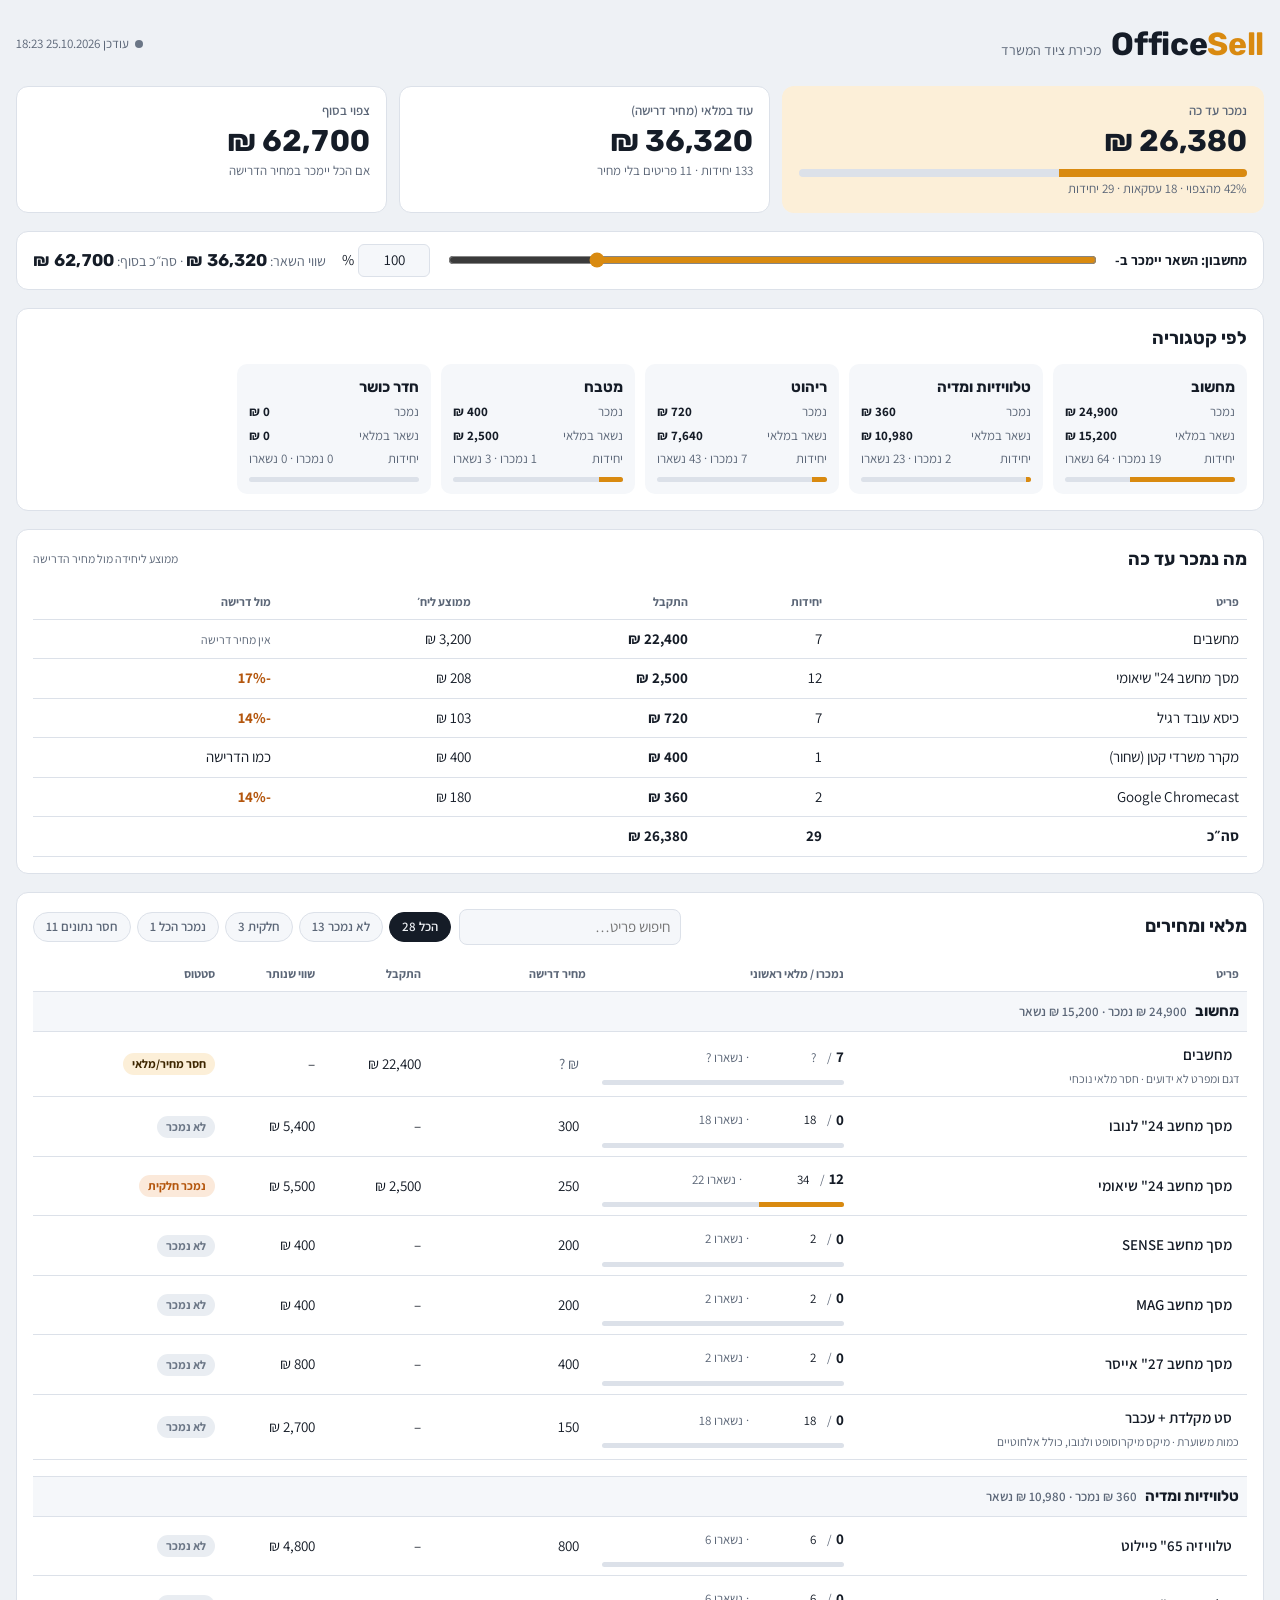
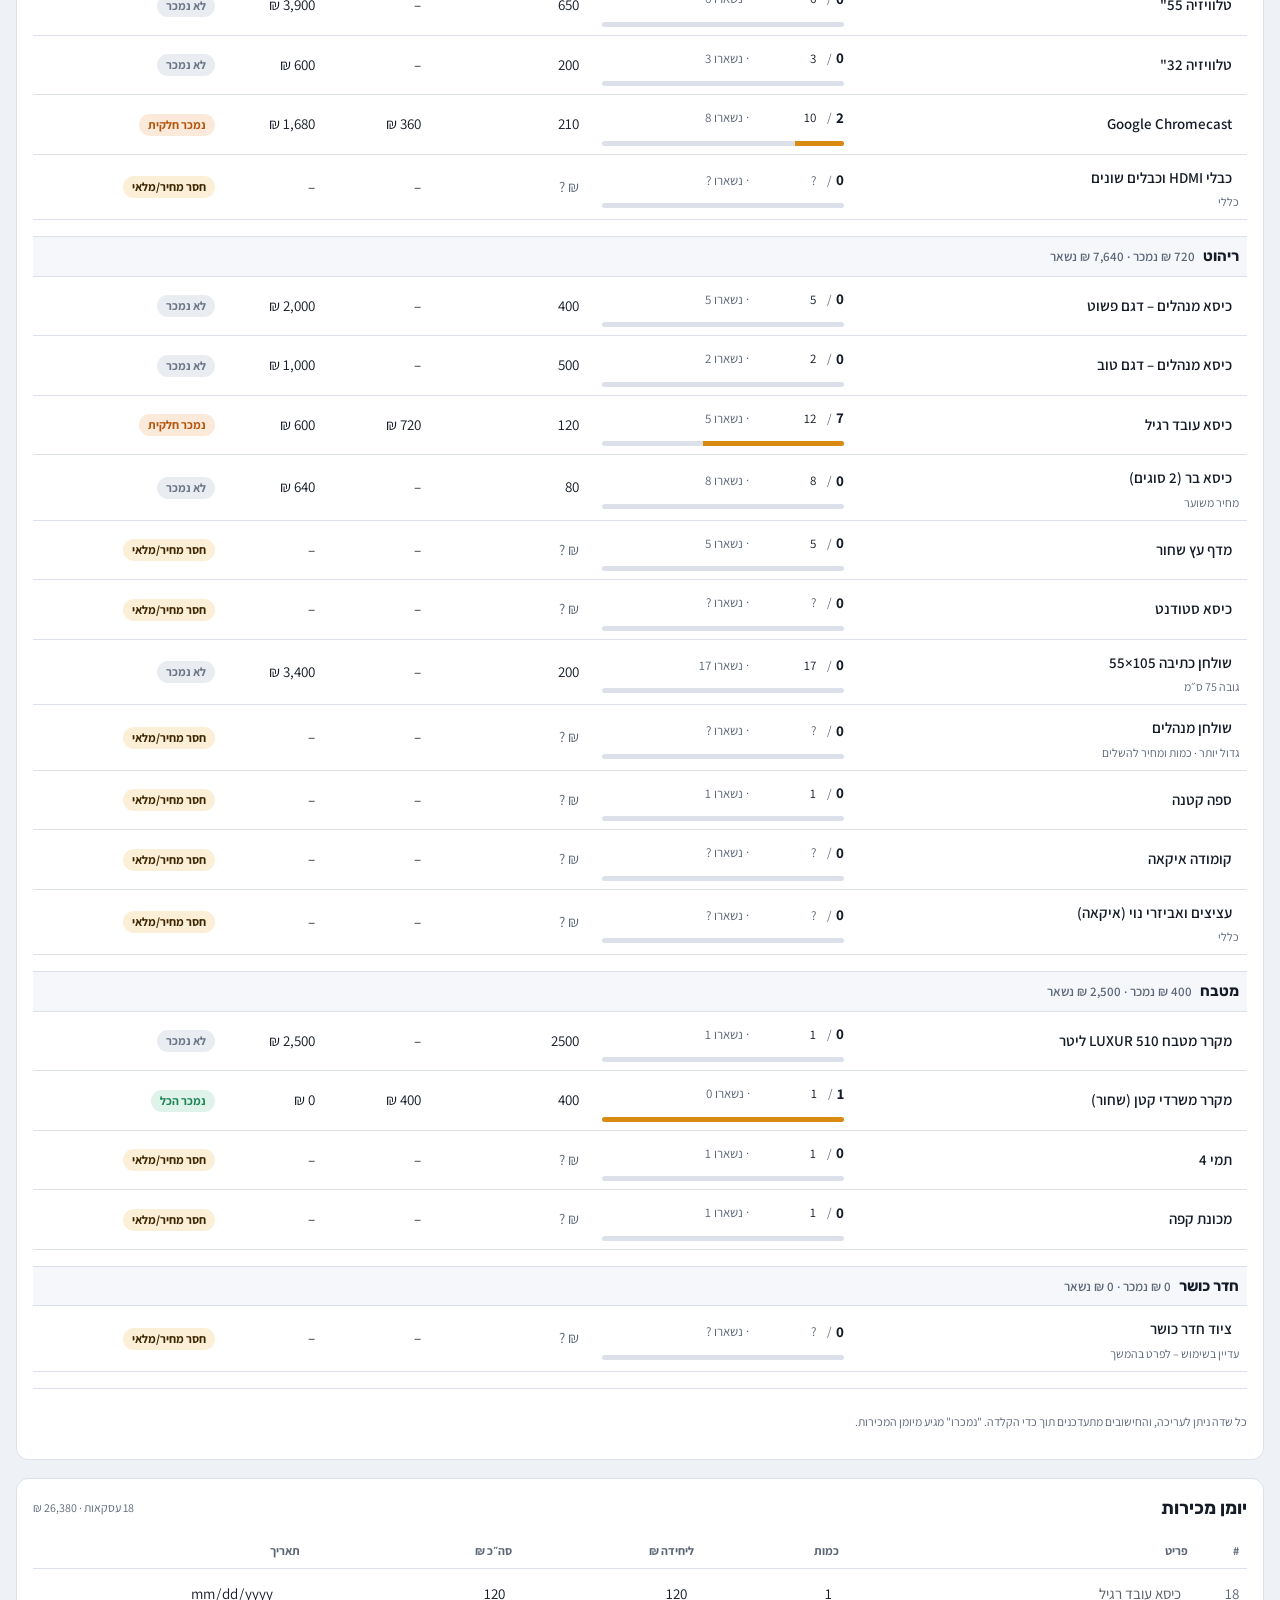
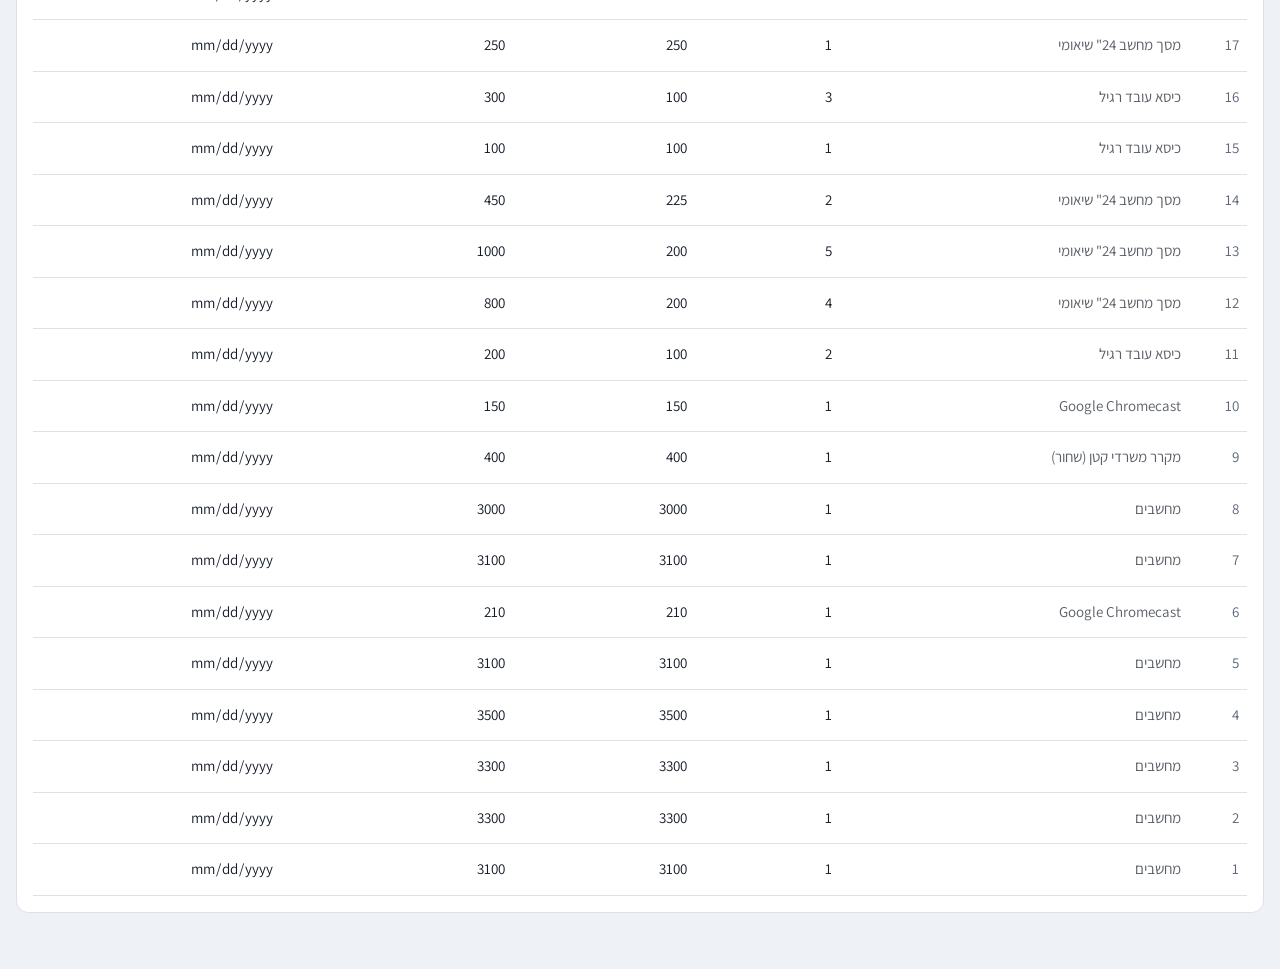
==== index.html @ 5646ccfc "OfficeSell: office equipment sale tracker Co-Authored-By: Claude Opus 5.5 <noreply@anthropic.com> Cl" ====
<!doctype html>
<html lang="he" dir="rtl">
<head>
<meta charset="utf-8">
<meta name="viewport" content="width=device-width,initial-scale=1,viewport-fit=cover">
<meta name="robots" content="noindex,nofollow">
<title>OfficeSell</title>
<style>:root{color-scheme:light}body{margin:0}img{max-width:100%}[hidden]{display:none!important}</style>
</head>
<body>
<link rel="stylesheet" href="https://fonts.googleapis.com/css2?family=Rubik:wght@500;700&family=Assistant:wght@400;600;700&display=swap">
<style id="s">
/* Layout: sales desk — sticky sale panel on the start side; ledger beside it: KPIs + scenario → categories → what sold → stock → log */
:root{
  --bg:#eef1f5; --surface:#ffffff; --fg:#151c27; --muted:#5b6677; --line:#dce1e9; --soft:#f5f7fa;
  --accent:#d98a10; --accent-ink:#3d2600; --accent-soft:#fcefd8;
  --ink:#1d2a3d; --ink-fg:#f3f6fa; --ink-muted:#a8b4c6; --ink-line:#33435a; --ink-field:#26364c;
  --good:#1d8657; --good-soft:#e0f3ea; --warn:#b4560d; --warn-soft:#fbe9da; --none:#6b7686; --none-soft:#e9edf2;
  --display:"Rubik","Assistant",system-ui,sans-serif; --body:"Assistant",system-ui,"Segoe UI",Arial,sans-serif;
}
@media (prefers-color-scheme:dark){:root:not([data-theme="light"]){
  --bg:#10141a; --surface:#181e27; --fg:#e6eaf0; --muted:#98a3b4; --line:#29313d; --soft:#1d2430;
  --accent:#f0a83a; --accent-ink:#1d1200; --accent-soft:#3a2a10;
  --ink:#0b0f15; --ink-fg:#eef2f7; --ink-muted:#8f9bae; --ink-line:#263040; --ink-field:#151c26;
  --good:#4cc790; --good-soft:#15322a; --warn:#f0965a; --warn-soft:#3a2416; --none:#98a3b4; --none-soft:#232a35; color-scheme:dark}}
:root[data-theme="dark"]{
  --bg:#10141a; --surface:#181e27; --fg:#e6eaf0; --muted:#98a3b4; --line:#29313d; --soft:#1d2430;
  --accent:#f0a83a; --accent-ink:#1d1200; --accent-soft:#3a2a10;
  --ink:#0b0f15; --ink-fg:#eef2f7; --ink-muted:#8f9bae; --ink-line:#263040; --ink-field:#151c26;
  --good:#4cc790; --good-soft:#15322a; --warn:#f0965a; --warn-soft:#3a2416; --none:#98a3b4; --none-soft:#232a35; color-scheme:dark}
body{background:var(--bg);color:var(--fg);font-family:var(--body);font-size:15px;line-height:1.5}
.num{font-variant-numeric:tabular-nums}
h1,h2,h3{font-family:var(--display);margin:0;text-wrap:balance}
button{font:inherit;cursor:pointer;border-radius:8px}
button:focus-visible,input:focus-visible,select:focus-visible{outline:2px solid var(--accent);outline-offset:2px}

.shell{direction:rtl;text-align:right;max-width:1360px;margin:0 auto;padding-block:20px 56px;padding-left:max(16px,env(safe-area-inset-left,0px));padding-right:max(16px,env(safe-area-inset-right,0px));display:grid;grid-template-columns:330px minmax(0,1fr);gap:20px;align-items:start}
.shell.ro{grid-template-columns:minmax(0,1fr)}
@media (max-width:960px){.shell{grid-template-columns:minmax(0,1fr)}}
main{display:grid;gap:18px;min-width:0}

/* side panel */
aside{position:sticky;top:calc(env(safe-area-inset-top,0px) + 16px);background:var(--ink);color:var(--ink-fg);border-radius:14px;padding:18px;display:grid;gap:16px;max-height:calc(100vh - 32px);overflow:auto}
@media (max-width:960px){aside{position:static;max-height:none}}
aside h2{font-size:17px}
.lbl{font-size:12px;font-weight:700;color:var(--ink-muted);letter-spacing:.02em}
.field{display:grid;gap:5px}
.field input,.field select{font:inherit;color:var(--ink-fg);background:var(--ink-field);border:1px solid var(--ink-line);border-radius:8px;padding:9px 10px;width:100%}
.row2{display:grid;grid-template-columns:1fr 1fr;gap:10px}
.stepper{display:grid;grid-template-columns:36px minmax(0,1fr) 36px;gap:6px}
.stepper button{background:var(--ink-field);border:1px solid var(--ink-line);color:var(--ink-fg);font-size:18px;font-weight:700;padding:0}
.stepper input{text-align:center;padding-inline:4px}
.stockline{font-size:13px;color:var(--ink-muted);min-height:20px}
.stockline b{color:var(--ink-fg)}
.calc{background:var(--ink-field);border-radius:10px;padding:10px 12px;display:grid;gap:4px;font-size:13px;color:var(--ink-muted)}
.calc div{display:flex;justify-content:space-between;gap:8px}
.calc b{color:var(--ink-fg)}
.go{background:var(--accent);color:var(--accent-ink);border:0;padding:12px;font-weight:700;font-size:16px;width:100%}
.msg{font-size:13px;font-weight:700;min-height:18px}
.msg.bad{color:#ffb38a}.msg.ok{color:#7fe0b2}
.recent{display:grid;gap:2px}
.recent .r{display:grid;grid-template-columns:minmax(0,1fr) auto auto;gap:8px;align-items:center;font-size:13px;padding:7px 0;border-top:1px solid var(--ink-line)}
.recent .r span:first-child{overflow:hidden;text-overflow:ellipsis;white-space:nowrap}
.undo{background:none;border:0;color:var(--ink-muted);font-size:16px;padding:2px 6px}
.undo:hover{color:#ffb38a}
.undo.arm{background:#c45d16;color:#fff;font-size:12px;font-weight:700}

/* header */
header{display:flex;flex-wrap:wrap;align-items:center;justify-content:space-between;gap:12px}
.brand{display:flex;align-items:baseline;gap:10px;flex-wrap:wrap}
h1{font-size:clamp(24px,3.4vw,32px);font-weight:700;letter-spacing:-.01em}
h1 em{font-style:normal;color:var(--accent)}
.sub{color:var(--muted);font-size:14px}
.savebar{display:flex;align-items:center;gap:10px}
.state{font-size:13px;color:var(--muted);display:inline-flex;align-items:center;gap:6px}
.state::before{content:"";width:8px;height:8px;border-radius:50%;background:var(--good)}
.state.dirty::before{background:var(--accent)}
.state.ro::before{background:var(--none)}
.btn{background:var(--accent);color:var(--accent-ink);border:0;padding:7px 14px;font-weight:700;font-size:13px}

/* KPIs */
.kpis{display:grid;grid-template-columns:1.3fr 1fr 1fr;gap:12px}
@media (max-width:680px){.kpis{grid-template-columns:1fr 1fr}.kpis .main{grid-column:1/-1}}
.kpi{background:var(--surface);border:1px solid var(--line);border-radius:12px;padding:14px 16px;display:grid;gap:2px;align-content:start;min-width:0}
.kpi .k{font-size:13px;color:var(--muted);font-weight:600}
.kpi .v{font-family:var(--display);font-size:clamp(22px,2.8vw,30px);font-weight:700;line-height:1.2}
.kpi .n2{font-size:13px;color:var(--muted)}
.kpi.main{background:var(--accent-soft);border-color:transparent}
.prog{height:8px;border-radius:4px;background:var(--line);overflow:hidden;margin-top:8px}
.prog i{display:block;height:100%;background:var(--accent);transition:width .25s}
.scn{background:var(--surface);border:1px solid var(--line);border-radius:12px;padding:12px 16px;display:flex;flex-wrap:wrap;align-items:center;gap:10px 16px}
.scn label{font-weight:700;font-size:14px}
.scn input[type=range]{flex:1 1 180px;accent-color:var(--accent);min-width:0}
.scn .pct{display:flex;align-items:center;gap:4px}
.scn .pct input{font:inherit;width:62px;text-align:center;border:1px solid var(--line);border-radius:6px;padding:4px;background:var(--soft);color:var(--fg)}
.scn .out{font-size:14px;color:var(--muted)}
.scn .out b{color:var(--fg);font-family:var(--display);font-size:17px}

.panel{background:var(--surface);border:1px solid var(--line);border-radius:12px;padding:16px;display:grid;gap:12px;min-width:0}
.phead{display:flex;flex-wrap:wrap;justify-content:space-between;align-items:center;gap:10px}
.phead h2{font-size:18px}
.note{font-size:12px;color:var(--muted)}

.cats{display:grid;grid-template-columns:repeat(auto-fill,minmax(190px,1fr));gap:10px}
.cat{background:var(--soft);border-radius:10px;padding:12px;display:grid;gap:4px}
.cat h3{font-size:15px}
.cat .line{display:flex;justify-content:space-between;gap:8px;font-size:13px;color:var(--muted)}
.cat .line b{color:var(--fg)}
.mini{height:5px;border-radius:3px;background:var(--line);overflow:hidden;margin-top:4px}
.mini i{display:block;height:100%;background:var(--accent);transition:width .25s}

.tools{display:flex;flex-wrap:wrap;gap:8px;align-items:center}
.search{font:inherit;border:1px solid var(--line);background:var(--soft);color:var(--fg);border-radius:8px;padding:6px 10px;width:200px;max-width:100%}
.chips{display:flex;flex-wrap:wrap;gap:6px}
.chip{background:var(--soft);border:1px solid var(--line);color:var(--muted);padding:4px 12px;font-size:13px;font-weight:600;border-radius:999px}
.chip[aria-pressed="true"]{background:var(--fg);color:var(--bg);border-color:var(--fg)}

.scroll{overflow-x:auto}
table{border-collapse:collapse;width:100%}
th,td{padding:8px 8px;text-align:right;border-bottom:1px solid var(--line);vertical-align:middle}
th{font-size:12px;color:var(--muted);font-weight:700;white-space:nowrap;background:var(--surface)}
td.n,th.n{text-align:right}
.stock{min-width:860px}
.sold{min-width:520px}
.log{min-width:680px}
tr.grp td{background:var(--soft);font-family:var(--display);font-weight:700;padding-block:8px}
tr.grp .ct{font-family:var(--body);font-weight:600;font-size:13px;color:var(--muted);margin-inline-start:8px}
.iname input{font:inherit;font-weight:600;color:var(--fg);background:transparent;border:1px solid transparent;border-radius:6px;padding:3px 6px;width:100%;min-width:190px}
.cell{font:inherit;color:var(--fg);background:transparent;border:1px solid var(--line);border-radius:6px;padding:4px 6px;width:78px;text-align:right;font-variant-numeric:tabular-nums}
.cell.w{width:96px}.cell.s{width:56px}
select.cell{text-align:right;width:auto;max-width:230px}
input[type=date].cell{width:auto;text-align:right}
.cell:hover,.iname input:hover{border-color:var(--muted)}
.cell:focus,.iname input:focus{border-color:var(--accent);background:var(--surface)}
.cell.missing{background:var(--accent-soft);border-color:transparent}
.cell::placeholder{color:var(--muted)}
.ro .cell,.ro .iname input{border-color:transparent;pointer-events:none;background:transparent}
.ro select.cell{appearance:none}
.flow{display:grid;gap:4px;min-width:150px}
.flow .t{font-size:13px;color:var(--muted);display:flex;align-items:center;gap:4px;flex-wrap:wrap}
.flow .t b{color:var(--fg);font-size:15px}
.pill{display:inline-block;font-size:12px;font-weight:700;padding:2px 9px;border-radius:999px;white-space:nowrap}
.p-all{background:var(--good-soft);color:var(--good)}
.p-part{background:var(--warn-soft);color:var(--warn)}
.p-none{background:var(--none-soft);color:var(--none)}
.p-miss{background:var(--accent-soft);color:var(--accent-ink)}
@media (prefers-color-scheme:dark){:root:not([data-theme="light"]) .p-miss{color:var(--accent)}}
:root[data-theme="dark"] .p-miss{color:var(--accent)}
.up{color:var(--good);font-weight:700}.down{color:var(--warn);font-weight:700}
.err{color:var(--warn);font-weight:700;font-size:12px}
.acts{display:flex;gap:4px;justify-content:flex-end;align-items:center}
.sell{background:var(--accent-soft);color:var(--fg);border:0;font-size:12px;font-weight:700;padding:4px 10px}
.sell:hover{background:var(--accent);color:var(--accent-ink)}
.del{background:none;border:0;color:var(--muted);font-size:17px;line-height:1;padding:4px 8px}
.del:hover{color:var(--warn)}
.del.arm{color:#fff;background:var(--warn);font-size:12px;font-weight:700}
.ro .del,.ro .ghost,.ro .sell{display:none}
.ghost{background:transparent;border:1px dashed var(--line);color:var(--muted);padding:5px 12px;font-size:13px}
.ghost:hover{color:var(--fg);border-color:var(--muted)}
.seq{color:var(--muted)}
.empty{padding:18px;text-align:center;color:var(--muted)}
tr.flash td{animation:fl 1.2s ease-out}
@keyframes fl{from{background:var(--accent-soft)}to{background:transparent}}
@media (max-width:640px){
  input,select{font-size:16px!important}
  .shell{padding-block:14px 40px;gap:14px}
  h1{font-size:24px}
  header{align-items:flex-start}
  .kpi{padding:12px}
  .kpi .v{font-size:22px}
  .panel{padding:12px}
  .scn{padding:12px}
  .scn label{flex:1 1 100%}
  .search{width:100%}
  .tools{width:100%}
  .cats{grid-template-columns:1fr 1fr}
  .stock{min-width:760px}
}
@media (max-width:380px){.cats{grid-template-columns:1fr}}
@media (prefers-reduced-motion:reduce){*{transition:none!important;animation:none!important}}
</style>
<div id="app" class="shell" dir="rtl" lang="he"></div>
<script type="application/json" id="data">{"updated": "25.10.2026 18:23", "items": [{"id": "a1", "cat": "מחשוב", "name": "מחשבים", "qty": null, "price": null, "note": "דגם ומפרט לא ידועים · חסר מלאי נוכחי"}, {"id": "a4", "cat": "מחשוב", "name": "מסך מחשב 24\" לנובו", "qty": 18, "price": 300, "note": ""}, {"id": "a3", "cat": "מחשוב", "name": "מסך מחשב 24\" שיאומי", "qty": 34, "price": 250, "note": ""}, {"id": "a5", "cat": "מחשוב", "name": "מסך מחשב SENSE", "qty": 2, "price": 200, "note": ""}, {"id": "a7", "cat": "מחשוב", "name": "מסך מחשב MAG", "qty": 2, "price": 200, "note": ""}, {"id": "a6", "cat": "מחשוב", "name": "מסך מחשב 27\" אייסר", "qty": 2, "price": 400, "note": ""}, {"id": "a2", "cat": "מחשוב", "name": "סט מקלדת + עכבר", "qty": 18, "price": 150, "note": "כמות משוערת · מיקס מיקרוסופט ולנובו, כולל אלחוטיים"}, {"id": "b3", "cat": "טלוויזיות ומדיה", "name": "טלוויזיה 65\" פיילוט", "qty": 6, "price": 800, "note": ""}, {"id": "b2", "cat": "טלוויזיות ומדיה", "name": "טלוויזיה 55\"", "qty": 6, "price": 650, "note": ""}, {"id": "b1", "cat": "טלוויזיות ומדיה", "name": "טלוויזיה 32\"", "qty": 3, "price": 200, "note": ""}, {"id": "b4", "cat": "טלוויזיות ומדיה", "name": "Google Chromecast", "qty": 10, "price": 210, "note": ""}, {"id": "b5", "cat": "טלוויזיות ומדיה", "name": "כבלי HDMI וכבלים שונים", "qty": null, "price": null, "note": "כללי"}, {"id": "c1", "cat": "ריהוט", "name": "כיסא מנהלים – דגם פשוט", "qty": 5, "price": 400, "note": ""}, {"id": "c2", "cat": "ריהוט", "name": "כיסא מנהלים – דגם טוב", "qty": 2, "price": 500, "note": ""}, {"id": "c3", "cat": "ריהוט", "name": "כיסא עובד רגיל", "qty": 12, "price": 120, "note": ""}, {"id": "c10", "cat": "ריהוט", "name": "כיסא בר (2 סוגים)", "qty": 8, "price": 80, "note": "מחיר משוער"}, {"id": "c11", "cat": "ריהוט", "name": "מדף עץ שחור", "qty": 5, "price": null, "note": ""}, {"id": "c4", "cat": "ריהוט", "name": "כיסא סטודנט", "qty": null, "price": null, "note": ""}, {"id": "c5", "cat": "ריהוט", "name": "שולחן כתיבה 105×55", "qty": 17, "price": 200, "note": "גובה 75 ס״מ"}, {"id": "c6", "cat": "ריהוט", "name": "שולחן מנהלים", "qty": null, "price": null, "note": "גדול יותר · כמות ומחיר להשלים"}, {"id": "c7", "cat": "ריהוט", "name": "ספה קטנה", "qty": 1, "price": null, "note": ""}, {"id": "c8", "cat": "ריהוט", "name": "קומודה איקאה", "qty": null, "price": null, "note": ""}, {"id": "c9", "cat": "ריהוט", "name": "עציצים ואביזרי נוי (איקאה)", "qty": null, "price": null, "note": "כללי"}, {"id": "d2", "cat": "מטבח", "name": "מקרר מטבח LUXUR 510 ליטר", "qty": 1, "price": 2500, "note": ""}, {"id": "d1", "cat": "מטבח", "name": "מקרר משרדי קטן (שחור)", "qty": 1, "price": 400, "note": ""}, {"id": "d3", "cat": "מטבח", "name": "תמי 4", "qty": 1, "price": null, "note": ""}, {"id": "d4", "cat": "מטבח", "name": "מכונת קפה", "qty": 1, "price": null, "note": ""}, {"id": "e1", "cat": "חדר כושר", "name": "ציוד חדר כושר", "qty": null, "price": null, "note": "עדיין בשימוש – לפרט בהמשך"}], "sales": [{"id": "s1", "item": "a1", "qty": 1, "price": 3100, "date": ""}, {"id": "s2", "item": "a1", "qty": 1, "price": 3300, "date": ""}, {"id": "s3", "item": "a1", "qty": 1, "price": 3300, "date": ""}, {"id": "s4", "item": "a1", "qty": 1, "price": 3500, "date": ""}, {"id": "s5", "item": "a1", "qty": 1, "price": 3100, "date": ""}, {"id": "s6", "item": "b4", "qty": 1, "price": 210, "date": ""}, {"id": "s7", "item": "a1", "qty": 1, "price": 3100, "date": ""}, {"id": "s8", "item": "a1", "qty": 1, "price": 3000, "date": ""}, {"id": "s9", "item": "d1", "qty": 1, "price": 400, "date": ""}, {"id": "s10", "item": "b4", "qty": 1, "price": 150, "date": ""}, {"id": "s11", "item": "c3", "qty": 2, "price": 100, "date": ""}, {"id": "s12", "item": "a3", "qty": 4, "price": 200, "date": ""}, {"id": "s13", "item": "a3", "qty": 5, "price": 200, "date": ""}, {"id": "s14", "item": "a3", "qty": 2, "price": 225, "date": ""}, {"id": "s15", "item": "c3", "qty": 1, "price": 100, "date": ""}, {"id": "s16", "item": "c3", "qty": 3, "price": 100, "date": ""}, {"id": "s17", "item": "a3", "qty": 1, "price": 250, "date": ""}, {"id": "s18", "item": "c3", "qty": 1, "price": 120, "date": ""}], "scenario": 100}</script>
<script id="main">
(function(){
  var state=JSON.parse(document.getElementById('data').textContent);
  if(!state.sales)state.sales=[]; if(state.scenario==null)state.scenario=100;
  var CATS=["מחשוב","טלוויזיות ומדיה","ריהוט","מטבח","חדר כושר"];
  var dirty=false,readonly=false,ns=null,saving=false,armed=null,filter='all',query='',saveTimer=null,flashId=null;
  var form={item:'',qty:1,total:'',touched:false,date:today()};
  var app=document.getElementById('app');
  var ILS=new Intl.NumberFormat('he-IL',{style:'currency',currency:'ILS',maximumFractionDigits:0});
  function money(n){return ILS.format(Math.round(n||0));}
  function esc(s){return String(s==null?'':s).replace(/[&<>"]/g,function(c){return {'&':'&amp;','<':'&lt;','>':'&gt;','"':'&quot;'}[c];});}
  function num(v){if(v===null||v===undefined)return null;v=String(v).replace(/[₪,\s]/g,'');return(v===''||isNaN(v))?null:Number(v);}
  function r2(n){return Math.round(n*100)/100;}
  function today(){var d=new Date();return d.getFullYear()+'-'+String(d.getMonth()+1).padStart(2,'0')+'-'+String(d.getDate()).padStart(2,'0');}
  function item(id){return state.items.find(function(i){return i.id===id;});}
  function sale(id){return state.sales.find(function(x){return x.id===id;});}
  function $(id){return document.getElementById(id);}
  function setT(id,t){var e=$(id);if(e&&e.textContent!==String(t))e.textContent=t;}
  function cats(){return CATS.concat(state.items.map(function(i){return i.cat;}).filter(function(c,i,a){return CATS.indexOf(c)<0&&a.indexOf(c)===i;}));}
  function pctS(){var p=num(state.scenario);return p===null?100:Math.max(0,Math.min(150,p));}

  function calc(it){
    var q=num(it.qty),p=num(it.price),s=0,rev=0;
    state.sales.forEach(function(x){if(x.item===it.id){var qq=num(x.qty)||0;s+=qq;rev+=qq*(num(x.price)||0);}});
    var left=q===null?null:q-s,missing=q===null||p===null;
    var leftVal=(missing||left<=0)?0:left*p;
    var status=missing?'miss':(s<=0?'none':(left<=0?'all':'part'));
    return {q:q,p:p,s:s,left:left,rev:rev,leftVal:leftVal,missing:missing,status:status,over:q!==null&&s>q,avg:s?rev/s:null};
  }
  function totals(items){
    var t={rev:0,leftVal:0,units:0,sold:0,left:0,miss:0,none:0,part:0,all:0};
    items.forEach(function(it){var c=calc(it);t.rev+=c.rev;t.leftVal+=c.leftVal;t.units+=c.q||0;t.sold+=c.s;t.left+=Math.max(c.left||0,0);t[c.status]++;});
    t.exp=t.rev+t.leftVal*pctS()/100; t.full=t.rev+t.leftVal; return t;
  }
  var PILL={miss:['p-miss','חסר מחיר/מלאי'],none:['p-none','לא נמכר'],part:['p-part','נמכר חלקית'],all:['p-all','נמכר הכל']};
  var FILTERS=[['all','הכל'],['none','לא נמכר'],['part','חלקית'],['allsold','נמכר הכל'],['miss','חסר נתונים']];
  function inFilter(it){var s=calc(it).status;return filter==='all'||(filter==='allsold'?s==='all':s===filter);}

  /* ---------- regions without inputs (safe to redraw any time) ---------- */
  function kpisHTML(){
    var T=totals(state.items),pct=T.exp>0?Math.round(T.rev/T.exp*100):0;
    return '<div class="kpi main"><span class="k">נמכר עד כה</span><span class="v num">'+money(T.rev)+'</span><div class="prog"><i style="width:'+Math.min(pct,100)+'%"></i></div><span class="n2 num">'+pct+'% מהצפוי · '+state.sales.length+' עסקאות · '+T.sold+' יחידות</span></div>'
      +'<div class="kpi"><span class="k">עוד במלאי (מחיר דרישה)</span><span class="v num">'+money(T.leftVal)+'</span><span class="n2 num">'+T.left+' יחידות'+(T.miss?' · '+T.miss+' פריטים בלי מחיר':'')+'</span></div>'
      +'<div class="kpi"><span class="k">צפוי בסוף</span><span class="v num">'+money(T.exp)+'</span><span class="n2 num">'+(pctS()===100?'אם הכל יימכר במחיר הדרישה':'אם השאר יימכר ב-'+pctS()+'% מהדרישה')+'</span></div>';
  }
  function catsHTML(){
    var h='';cats().forEach(function(c){var its=state.items.filter(function(i){return i.cat===c;});if(!its.length)return;var t=totals(its),p=t.full>0?Math.round(t.rev/t.full*100):0;
      h+='<div class="cat"><h3>'+esc(c)+'</h3><div class="line"><span>נמכר</span><b class="num">'+money(t.rev)+'</b></div><div class="line"><span>נשאר במלאי</span><b class="num">'+money(t.leftVal)+'</b></div><div class="line"><span>יחידות</span><span class="num">'+t.sold+' נמכרו · '+t.left+' נשארו</span></div><div class="mini"><i style="width:'+p+'%"></i></div></div>';});
    return h;
  }
  function soldHTML(){
    var rows=state.items.map(function(it){return {it:it,k:calc(it)};}).filter(function(r){return r.k.s>0;}).sort(function(a,b){return b.k.rev-a.k.rev;});
    if(!rows.length)return '<tr><td colspan="5" class="empty">עוד לא נמכר כלום.</td></tr>';
    var h='',T=totals(state.items);
    rows.forEach(function(r){var k=r.k,d=(k.p&&k.avg!==null)?Math.round((k.avg/k.p-1)*100):null;
      h+='<tr><td>'+esc(r.it.name)+'</td><td class="n num">'+k.s+'</td><td class="n num"><b>'+money(k.rev)+'</b></td><td class="n num">'+money(k.avg)+'</td><td class="n num">'+(d===null?'<span class="note">אין מחיר דרישה</span>':(d===0?'כמו הדרישה':'<span class="'+(d>0?'up':'down')+'">'+(d>0?'+':'')+d+'%</span>'))+'</td></tr>';});
    h+='<tr><td><b>סה״כ</b></td><td class="n num"><b>'+T.sold+'</b></td><td class="n num"><b>'+money(T.rev)+'</b></td><td></td><td></td></tr>';
    return h;
  }
  function optionsHTML(sel,withEmpty){
    var o=withEmpty?'<option value="">בחרו פריט…</option>':'';
    cats().forEach(function(c){var its=state.items.filter(function(i){return i.cat===c;});if(!its.length)return;o+='<optgroup label="'+esc(c)+'">';
      its.forEach(function(it){var k=calc(it);o+='<option value="'+esc(it.id)+'"'+(sel===it.id?' selected':'')+'>'+esc(it.name)+(withEmpty&&k.left!==null?' · '+Math.max(k.left,0)+' במלאי':'')+'</option>';});o+='</optgroup>';});
    return o;
  }
  function recentHTML(){
    var rec=state.sales.slice(-6).reverse(),h='<span class="lbl">מכירות אחרונות</span>';
    if(!rec.length)h+='<span class="stockline">עוד אין מכירות.</span>';
    rec.forEach(function(x){var it=item(x.item),q=num(x.qty)||0;h+='<div class="r"><span>'+(q>1?q+' × ':'')+esc(it?it.name:'פריט שנמחק')+'</span><b class="num">'+money(q*(num(x.price)||0))+'</b><button class="undo'+(armed==='s:'+x.id?' arm':'')+'" data-delsale="'+esc(x.id)+'" aria-label="בטל מכירה">'+(armed==='s:'+x.id?'לבטל?':'↺')+'</button></div>';});
    return h;
  }
  function statusHTML(){
    if(readonly)return '<span class="state ro">'+(state.updated?'עודכן '+esc(state.updated):'תצוגה בלבד')+'</span>';
    if(saving)return '<span class="state dirty">שומר…</span>';
    if(dirty)return '<span class="state dirty">שומר אוטומטית…</span><button class="btn" id="save">שמור עכשיו</button>';
    return '<span class="state">הכל שמור'+(state.updated?' · '+esc(state.updated):'')+'</span>';
  }

  /* ---------- full render ---------- */
  function render(){
    var foc=document.activeElement&&document.activeElement.id,ro=readonly?' readonly':'',dis=readonly?' disabled':'';
    var T=totals(state.items),C=cats(),h='';
    app.className='shell'+(readonly?' ro':'');
    if(!readonly){
      h+='<aside aria-label="רישום מכירה"><h2>רישום מכירה</h2><form id="sale" class="field" style="gap:12px" novalidate>';
      h+='<div class="field"><span class="lbl">פריט</span><select id="f-item">'+optionsHTML(form.item,true)+'</select><span class="stockline" id="f-stock"></span></div>';
      h+='<div class="row2"><div class="field"><span class="lbl">כמות</span><div class="stepper"><button type="button" data-step="1" aria-label="הוסף יחידה">+</button><input id="f-qty" class="num" inputmode="numeric" value="'+esc(form.qty)+'"><button type="button" data-step="-1" aria-label="הפחת יחידה">−</button></div></div>';
      h+='<div class="field"><span class="lbl">סכום שהתקבל ₪</span><input id="f-total" class="num" inputmode="decimal" placeholder="סה״כ" value="'+esc(form.total)+'"></div></div>';
      h+='<div class="field"><span class="lbl">תאריך</span><input id="f-date" type="date" value="'+esc(form.date)+'"></div>';
      h+='<div class="calc" id="f-calc"></div><button class="go" type="submit">רשום מכירה</button><span class="msg" id="f-msg"></span></form>';
      h+='<div class="recent" id="recent">'+recentHTML()+'</div></aside>';
    }
    h+='<main><header><div class="brand"><h1>Office<em>Sell</em></h1><span class="sub">מכירת ציוד המשרד</span></div><div class="savebar" id="st">'+statusHTML()+'</div></header>';
    h+='<section class="kpis" id="kpis">'+kpisHTML()+'</section>';
    h+='<div class="scn"><label for="scn-r">מחשבון: השאר יימכר ב-</label><input type="range" id="scn-r" min="30" max="120" step="5" value="'+pctS()+'" aria-label="אחוז ממחיר הדרישה"><span class="pct"><input id="scn" class="num" inputmode="numeric" value="'+pctS()+'" aria-label="אחוז">%</span><span class="out" id="scn-out"></span></div>';
    h+='<section class="panel"><div class="phead"><h2>לפי קטגוריה</h2></div><div class="cats" id="cats">'+catsHTML()+'</div></section>';
    h+='<section class="panel"><div class="phead"><h2>מה נמכר עד כה</h2><span class="note">ממוצע ליחידה מול מחיר הדרישה</span></div><div class="scroll"><table class="sold"><thead><tr><th>פריט</th><th class="n">יחידות</th><th class="n">התקבל</th><th class="n">ממוצע ליח׳</th><th class="n">מול דרישה</th></tr></thead><tbody id="soldb">'+soldHTML()+'</tbody></table></div></section>';

    h+='<section class="panel'+(readonly?' ro':'')+'"><div class="phead"><h2>מלאי ומחירים</h2><div class="tools"><input class="search" id="q" placeholder="חיפוש פריט…" value="'+esc(query)+'" aria-label="חיפוש פריט"><div class="chips">';
    FILTERS.forEach(function(f){h+='<button class="chip" data-filter="'+f[0]+'" aria-pressed="'+(filter===f[0])+'">'+f[1]+' <span class="num" id="fc-'+f[0]+'">'+(f[0]==='all'?state.items.length:(f[0]==='allsold'?T.all:T[f[0]]))+'</span></button>';});
    h+='</div></div></div><div class="scroll"><table class="stock"><thead><tr><th>פריט</th><th>נמכרו / מלאי ראשוני</th><th class="n">מחיר דרישה</th><th class="n">התקבל</th><th class="n">שווי שנותר</th><th>סטטוס</th><th></th></tr></thead><tbody>';
    var shown=0;
    C.forEach(function(c){
      var its=state.items.filter(function(i){return i.cat===c&&inFilter(i);});
      if(!its.length&&filter!=='all')return;
      h+='<tr class="grp" data-grp="'+esc(c)+'"><td colspan="7">'+esc(c)+'<span class="ct num" id="g-'+C.indexOf(c)+'"></span></td></tr>';
      its.forEach(function(it){shown++;var id=esc(it.id);
        h+='<tr data-item="'+id+'"'+(flashId===it.id?' class="flash"':'')+'><td class="iname"><input id="n-'+id+'" data-f="name" value="'+esc(it.name)+'" aria-label="שם פריט"'+ro+'>'+(it.note?'<div class="note">'+esc(it.note)+'</div>':'')+'</td>';
        h+='<td><div class="flow"><span class="t"><b class="num" id="o-s-'+id+'"></b> / <input class="cell s'+(it.qty==null?' missing':'')+'" id="q-'+id+'" data-f="qty" inputmode="numeric" placeholder="?" value="'+(it.qty==null?'':it.qty)+'" aria-label="מלאי ראשוני"'+ro+'><span class="num" id="o-l-'+id+'"></span></span><div class="mini"><i id="o-b-'+id+'"></i></div><span class="err" id="o-e-'+id+'" hidden>נמכרו יותר מהמלאי</span></div></td>';
        h+='<td class="n"><input class="cell'+(it.price==null?' missing':'')+'" id="p-'+id+'" data-f="price" inputmode="decimal" placeholder="₪ ?" value="'+(it.price==null?'':it.price)+'" aria-label="מחיר דרישה"'+ro+'></td>';
        h+='<td class="n num" id="o-r-'+id+'"></td><td class="n num" id="o-v-'+id+'"></td><td><span class="pill" id="o-p-'+id+'"></span></td>';
        h+='<td><div class="acts"><button class="sell" data-sell="'+id+'">מכירה</button><button class="del'+(armed==='i:'+it.id?' arm':'')+'" data-del="'+id+'" aria-label="מחק פריט">'+(armed==='i:'+it.id?'למחוק?':'×')+'</button></div></td></tr>';});
      if(filter==='all')h+='<tr><td colspan="7"><button class="ghost" data-add="'+esc(c)+'">+ פריט ל'+esc(c)+'</button></td></tr>';
    });
    if(!shown)h+='<tr><td colspan="7" class="empty">אין פריטים בסינון הזה.</td></tr>';
    h+='</tbody></table></div><p class="note">כל שדה ניתן לעריכה, והחישובים מתעדכנים תוך כדי הקלדה. "נמכרו" מגיע מיומן המכירות.</p></section>';

    h+='<section class="panel'+(readonly?' ro':'')+'"><div class="phead"><h2>יומן מכירות</h2><span class="note num" id="logsum"></span></div><div class="scroll"><table class="log"><thead><tr><th>#</th><th>פריט</th><th class="n">כמות</th><th class="n">ליחידה ₪</th><th class="n">סה״כ ₪</th><th>תאריך</th><th></th></tr></thead><tbody>';
    if(!state.sales.length)h+='<tr><td colspan="7" class="empty">עדיין לא נרשמו מכירות.</td></tr>';
    state.sales.slice().reverse().forEach(function(x,i){var id=esc(x.id),q=num(x.qty)||0,pr=num(x.price)||0;
      h+='<tr data-sale="'+id+'"'+(flashId===x.id?' class="flash"':'')+'><td class="seq num">'+(state.sales.length-i)+'</td>';
      h+='<td><select class="cell" id="si-'+id+'" data-sf="item" aria-label="פריט"'+dis+'>'+optionsHTML(x.item,false)+(item(x.item)?'':'<option selected>פריט שנמחק</option>')+'</select></td>';
      h+='<td class="n"><input class="cell s" id="sq-'+id+'" data-sf="qty" inputmode="numeric" value="'+esc(x.qty)+'" aria-label="כמות"'+ro+'></td>';
      h+='<td class="n"><input class="cell" id="sp-'+id+'" data-sf="unit" inputmode="decimal" value="'+r2(pr)+'" aria-label="מחיר ליחידה"'+ro+'></td>';
      h+='<td class="n"><input class="cell w" id="st-'+id+'" data-sf="total" inputmode="decimal" value="'+r2(q*pr)+'" aria-label="סה״כ"'+ro+'></td>';
      h+='<td><input class="cell" type="date" id="sd-'+id+'" data-sf="date" value="'+esc(x.date)+'" aria-label="תאריך"'+ro+'></td>';
      h+='<td><button class="del'+(armed==='s:'+x.id?' arm':'')+'" data-delsale="'+id+'" aria-label="בטל מכירה">'+(armed==='s:'+x.id?'לבטל?':'×')+'</button></td></tr>';});
    h+='</tbody></table></div></section></main>';
    app.innerHTML=h;
    flashId=null;
    refresh(true);
    if(foc){var el=$(foc);if(el&&el.focus)el.focus();}
  }

  /* ---------- live refresh: numbers only, inputs untouched ---------- */
  function refresh(skipRegions){
    if(!skipRegions){$('kpis').innerHTML=kpisHTML();$('cats').innerHTML=catsHTML();$('soldb').innerHTML=soldHTML();var rc=$('recent');if(rc)rc.innerHTML=recentHTML();}
    var T=totals(state.items);
    state.items.forEach(function(it){var id=it.id;if(!$('o-s-'+id))return;var k=calc(it),pl=PILL[k.status];
      setT('o-s-'+id,k.s);setT('o-l-'+id,' · נשארו '+(k.left===null?'?':Math.max(k.left,0)));
      $('o-b-'+id).style.width=(k.q?Math.min(100,Math.round(k.s/k.q*100)):0)+'%';
      $('o-e-'+id).hidden=!k.over;
      setT('o-r-'+id,k.rev?money(k.rev):'–');setT('o-v-'+id,k.missing?'–':money(k.leftVal));
      var p=$('o-p-'+id);p.className='pill '+pl[0];setT('o-p-'+id,pl[1]);
      $('q-'+id).classList.toggle('missing',k.q===null);$('p-'+id).classList.toggle('missing',k.p===null);});
    cats().forEach(function(c,ci){var g=$('g-'+ci);if(!g)return;var t=totals(state.items.filter(function(i){return i.cat===c;}));g.textContent=money(t.rev)+' נמכר · '+money(t.leftVal)+' נשאר';});
    FILTERS.forEach(function(f){setT('fc-'+f[0],f[0]==='all'?state.items.length:(f[0]==='allsold'?T.all:T[f[0]]));});
    setT('logsum',state.sales.length+' עסקאות · '+money(T.rev));
    var so=$('scn-out');if(so)so.innerHTML='שווי השאר: <b class="num">'+money(T.leftVal*pctS()/100)+'</b> · סה״כ בסוף: <b class="num">'+money(T.exp)+'</b>';
    var fi=$('f-item');if(fi&&document.activeElement!==fi)fi.innerHTML=optionsHTML(form.item,true);
    panelCalc();
    if(!skipRegions)$('st').innerHTML=statusHTML();
  }
  function panelCalc(){
    var it=item(form.item),q=num(form.qty)||0,st=$('f-stock'),c=$('f-calc');if(!st||!c)return;
    if(it){var k=calc(it);st.innerHTML=(k.left!==null?'במלאי: <b class="num">'+Math.max(k.left,0)+'</b>':'מלאי לא ידוע')+(k.p!==null?' · דרישה '+money(k.p)+' ליח׳':'');}else st.textContent='';
    if(it&&!form.touched&&it.price!=null){form.total=String(q*it.price);var ti=$('f-total');if(ti&&document.activeElement!==ti)ti.value=form.total;}
    var tot=num(form.total),unit=(tot!==null&&q>0)?tot/q:null,d=(it&&it.price&&unit!==null)?Math.round((unit/it.price-1)*100):null;
    c.innerHTML='<div><span>מחיר ליחידה</span><b class="num">'+(unit===null?'–':money(unit))+'</b></div>'+(d!==null&&d!==0?'<div><span>מול מחיר הדרישה</span><b class="num '+(d>0?'up':'down')+'">'+(d>0?'+':'')+d+'%</b></div>':'');
  }

  /* ---------- saving: auto, after the user pauses ---------- */
  function touch(){dirty=true;$('st').innerHTML=statusHTML();schedule(1200);}
  function schedule(ms){clearTimeout(saveTimer);saveTimer=setTimeout(function(){var a=document.activeElement;if(a&&a!==document.body&&app.contains(a)&&/INPUT|SELECT/.test(a.tagName)&&a.type!=='range'){schedule(1500);return;}save();},ms);}
  function page(){
    var reset=(document.head.querySelector('style')||{}).textContent||'';
    var parts=['title','meta[name="claude:viewport-fit-sides"]','link[rel="stylesheet"]','#s'].map(function(sel){var el=document.querySelector(sel);return el?el.outerHTML:'';}).join('\n');
    return '<!doctype html><html><head><meta charset=utf8><meta name=viewport content="width=device-width,initial-scale=1,viewport-fit=cover"><style>'+reset+'</style></head><body>'
      +parts+'\n<div id="app" class="shell" dir="rtl" lang="he"></div>\n<script type="application/json" id="data">'+JSON.stringify(state).replace(/</g,'\\u003c')+'<\/script>\n'
      +$('main').outerHTML+'</body></html>';
  }
  function save(){
    clearTimeout(saveTimer);
    if(!dirty||saving||readonly)return;
    if(!ns){$('st').innerHTML='<span class="state dirty">השמירה לא זמינה בתצוגה הזו</span>';return;}
    var d=new Date();state.updated=d.toLocaleDateString('he-IL')+' '+d.toLocaleTimeString('he-IL',{hour:'2-digit',minute:'2-digit'});
    saving=true;$('st').innerHTML=statusHTML();
    try{sessionStorage.setItem('officesell-pending',JSON.stringify(state));}catch(e){}
    ns.publish(page()).then(function(){saving=false;dirty=false;try{sessionStorage.removeItem('officesell-pending');}catch(e){}}).catch(function(err){saving=false;var c=err&&err.code;
      if(['not_writer','not_granted','consent_required','capability_disabled','not_declared'].indexOf(c)>=0){readonly=true;dirty=false;render();}
      else if(c==='conflict'){$('st').innerHTML='<span class="state dirty">מישהו אחר שמר בינתיים, הדף נטען מחדש</span>';}
      else if(c==='rate_limited'){schedule(8000);$('st').innerHTML=statusHTML();}
      else{$('st').innerHTML='<span class="state dirty">השמירה נכשלה</span><button class="btn" id="save">נסה שוב</button>';}});
  }

  /* ---------- events ---------- */
  app.addEventListener('input',function(e){var el=e.target;
    if(el.id==='f-qty'){form.qty=el.value;panelCalc();return;}
    if(el.id==='f-total'){form.total=el.value;form.touched=el.value!=='';panelCalc();return;}
    if(el.id==='f-date'){form.date=el.value;return;}
    if(el.id==='q'){query=el.value.trim();applySearch();return;}
    if(el.id==='scn'||el.id==='scn-r'){var v=num(el.value);if(v===null)return;state.scenario=v;var o=$(el.id==='scn'?'scn-r':'scn');if(o)o.value=v;refresh();touch();return;}
    var tr=el.closest('tr');if(!tr)return;
    if(el.dataset.f&&tr.dataset.item){var it=item(tr.dataset.item);if(!it)return;
      if(el.dataset.f==='name'){it.name=el.value;}else{var n=num(el.value);if(el.value.trim()===''){it[el.dataset.f]=null;}else if(n!==null){it[el.dataset.f]=n;}else return;}
      refresh();touch();return;}
    if(el.dataset.sf&&tr.dataset.sale){var x=sale(tr.dataset.sale);if(!x)return;var f=el.dataset.sf;
      if(f==='date'){x.date=el.value;}
      else if(f==='qty'){var qn=num(el.value);if(qn===null)return;x.qty=qn;$('st-'+x.id).value=r2(qn*(num(x.price)||0));}
      else if(f==='unit'){var un=num(el.value);if(un===null)return;x.price=un;$('st-'+x.id).value=r2((num(x.qty)||0)*un);}
      else if(f==='total'){var tn=num(el.value),qq=num(x.qty)||0;if(tn===null||qq<=0)return;x.price=r2(tn/qq);$('sp-'+x.id).value=x.price;}
      refresh();touch();}
  });
  app.addEventListener('change',function(e){var el=e.target;
    if(el.id==='f-item'){form.item=el.value;form.touched=false;panelCalc();return;}
    if(el.dataset.sf==='item'){var x=sale(el.closest('tr').dataset.sale);if(x){x.item=el.value;refresh();touch();}return;}
    if(el.dataset.f==='name'||el.dataset.f){var fi=$('f-item');if(fi)fi.innerHTML=optionsHTML(form.item,true);}
  });
  app.addEventListener('focusout',function(e){if(dirty&&/INPUT|SELECT/.test(e.target.tagName))schedule(900);});
  app.addEventListener('keydown',function(e){var t=e.target;if(e.key==='Enter'&&t.tagName==='INPUT'&&!t.closest('form')){e.preventDefault();t.blur();}});
  app.addEventListener('submit',function(e){e.preventDefault();
    var q=num(form.qty),tot=num(form.total),m=$('f-msg');
    function bad(t){m.textContent=t;m.className='msg bad';}
    if(!form.item)return bad('בחרו פריט');if(!q||q<=0)return bad('הזינו כמות');if(tot===null)return bad('הזינו את הסכום שהתקבל');
    var id='s'+Date.now().toString(36);
    state.sales.push({id:id,item:form.item,qty:q,price:r2(tot/q),date:form.date||''});
    flashId=id;form={item:'',qty:1,total:'',touched:false,date:form.date||today()};
    dirty=true;render();var mm=$('f-msg');if(mm){mm.textContent='נרשם ✓';mm.className='msg ok';}schedule(600);
  });
  app.addEventListener('click',function(e){var t=e.target;
    var step=t.closest('[data-step]'),fl=t.closest('[data-filter]'),add=t.closest('[data-add]'),del=t.closest('[data-del]'),ds=t.closest('[data-delsale]'),sell=t.closest('[data-sell]');
    if(step){var q=Math.max(1,(num(form.qty)||0)+Number(step.dataset.step));form.qty=q;$('f-qty').value=q;panelCalc();return;}
    if(sell){form.item=sell.dataset.sell;form.qty=1;form.touched=false;var fi=$('f-item');fi.value=form.item;panelCalc();var as=document.querySelector('aside');if(as&&as.scrollIntoView)as.scrollIntoView({behavior:'smooth',block:'start'});var ft=$('f-total');if(ft){ft.focus();ft.select();}return;}
    if(fl){filter=fl.dataset.filter;render();return;}
    if(add){var id='x'+Date.now().toString(36);state.items.push({id:id,cat:add.dataset.add,name:'פריט חדש',qty:null,price:null,note:''});render();var n=$('n-'+id);if(n){n.focus();n.select();}touch();return;}
    if(del){var d=del.dataset.del;if(armed==='i:'+d){state.items=state.items.filter(function(i){return i.id!==d;});state.sales=state.sales.filter(function(x){return x.item!==d;});armed=null;render();touch();}else{armed='i:'+d;render();}return;}
    if(ds){var s=ds.dataset.delsale;if(armed==='s:'+s){state.sales=state.sales.filter(function(x){return x.id!==s;});armed=null;render();touch();}else{armed='s:'+s;render();}return;}
    if(armed){armed=null;render();}
    if(t.closest('#save'))save();
  });
  function applySearch(){var q=query.toLowerCase();document.querySelectorAll('tr[data-item]').forEach(function(tr){var it=item(tr.dataset.item);tr.hidden=!!q&&!(it&&it.name.toLowerCase().indexOf(q)>=0);});}
  window.addEventListener('beforeunload',function(e){if(dirty&&!saving&&!readonly){e.preventDefault();e.returnValue='';}});

  render();
  if(window.claude&&claude.use){claude.use('artifact').then(function(x){ns=x;if(!x){readonly=true;render();}}).catch(function(){readonly=true;render();});}
  else{readonly=true;render();}
})();
</script>

</body>
</html>
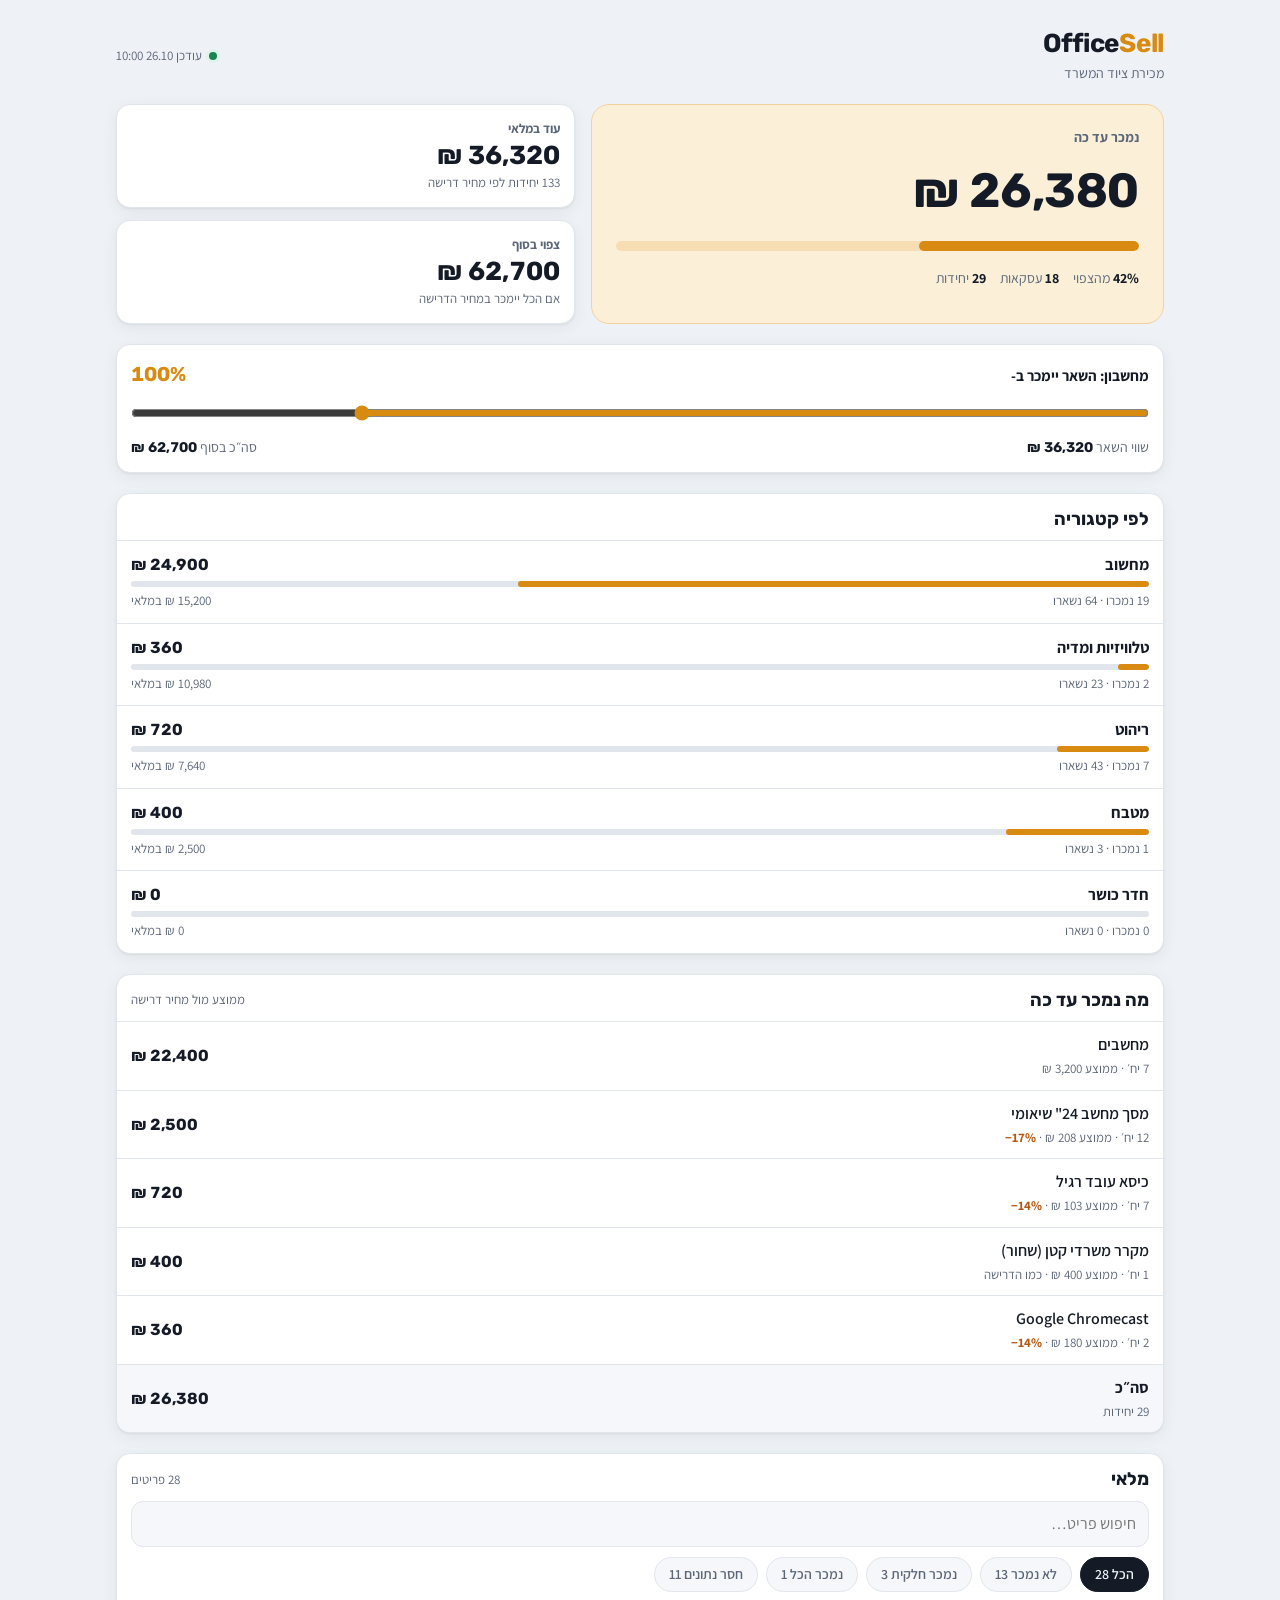
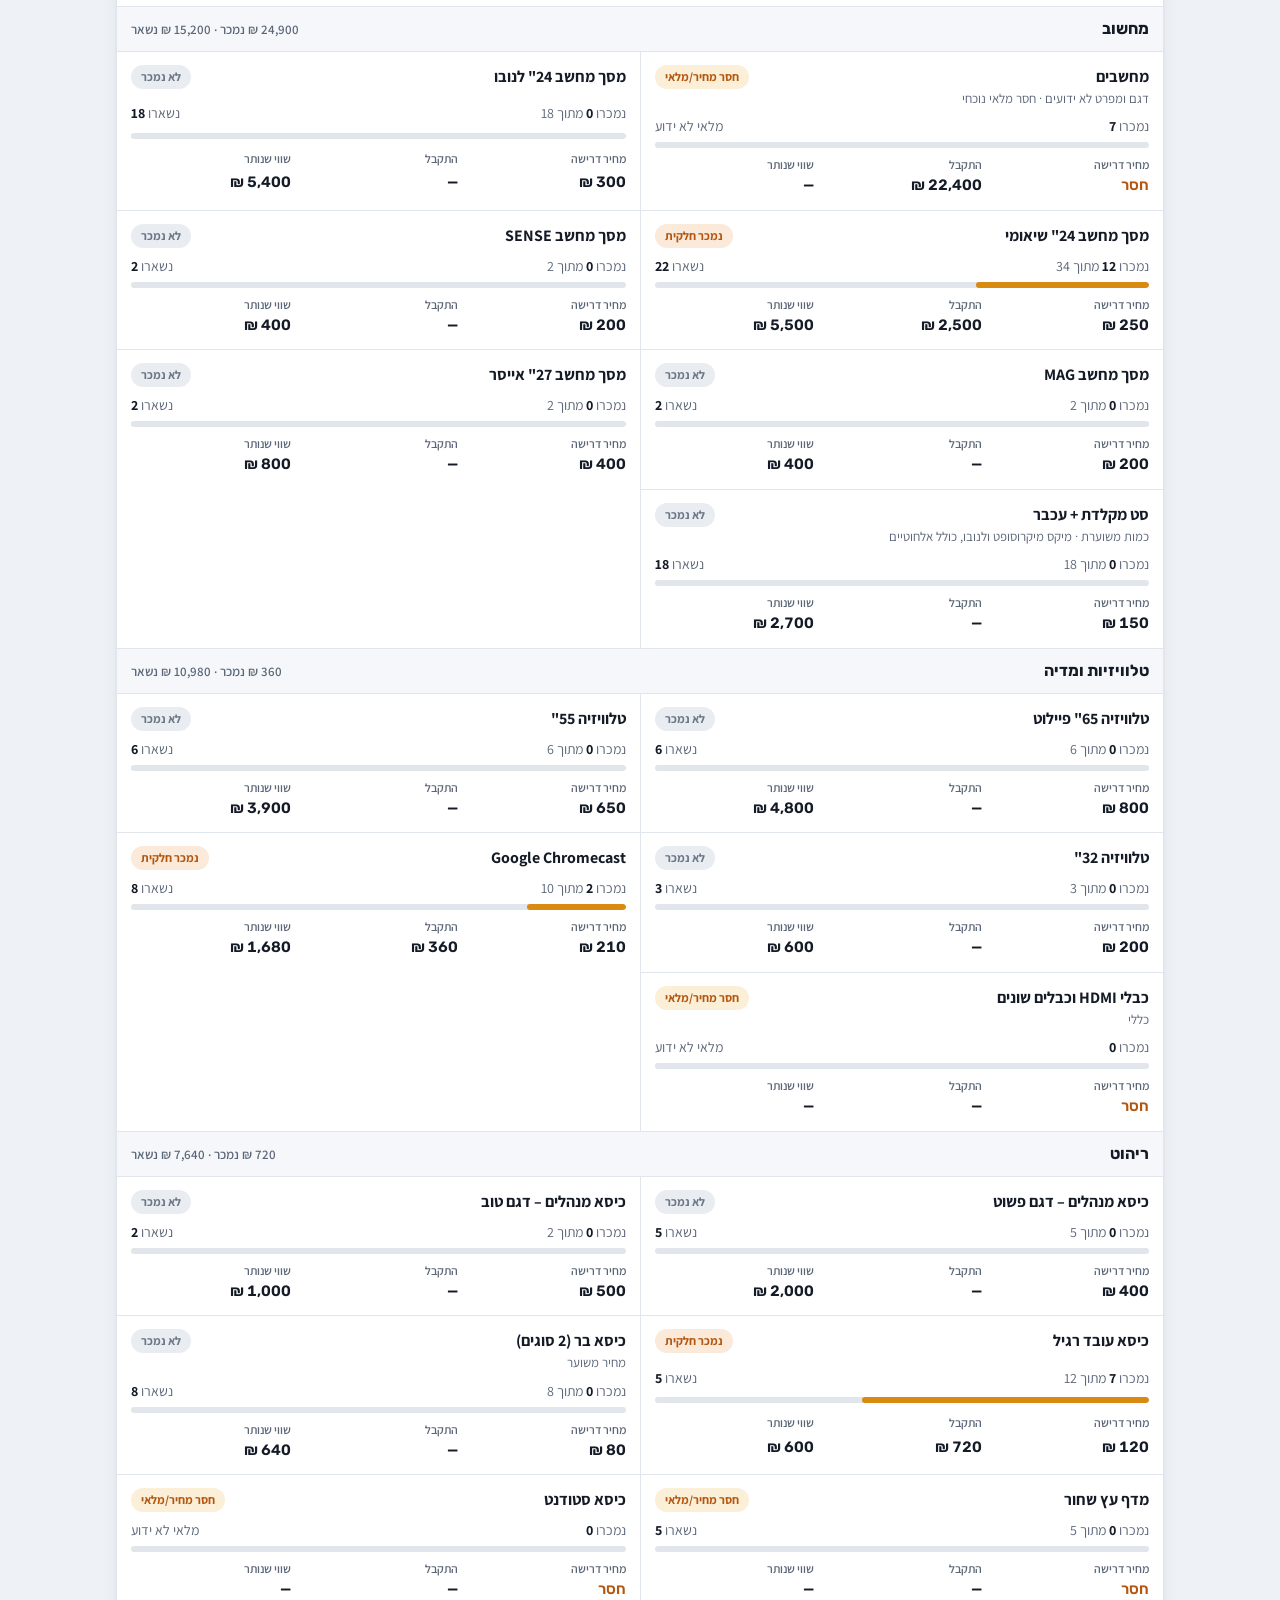
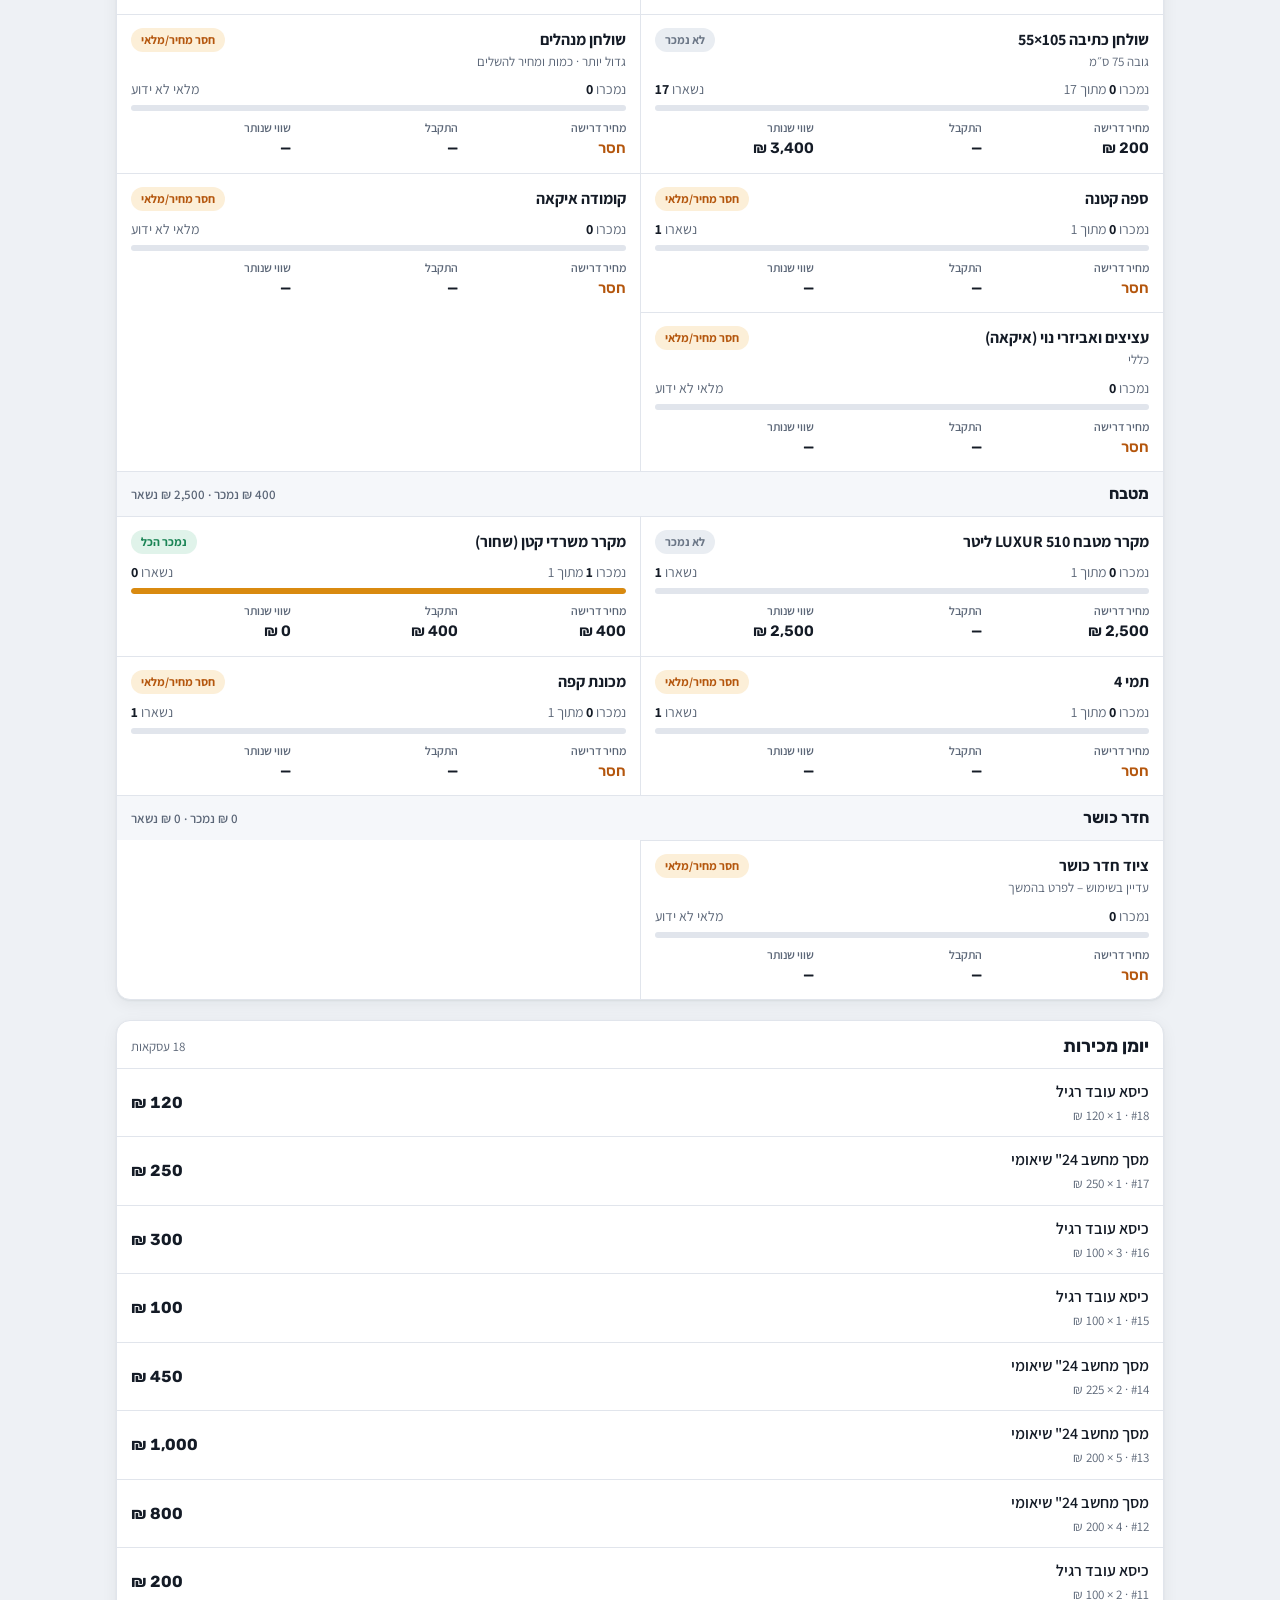
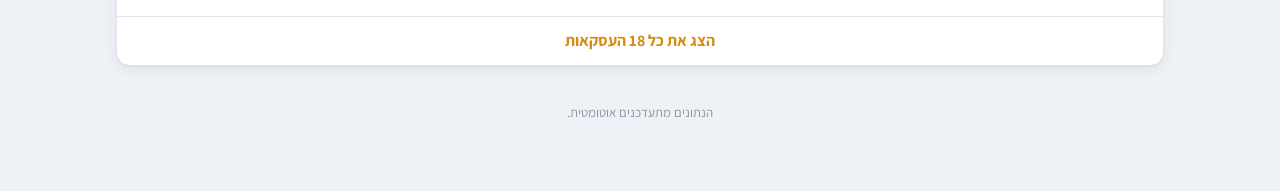
==== commit 79160a36: "Admin page with GitHub saving, live public view, mobile-first redesign Co-Authored-By: Claude Opus 5" ====
--- a/index.html
+++ b/index.html
@@ -4,421 +4,17 @@
 <meta charset="utf-8">
 <meta name="viewport" content="width=device-width,initial-scale=1,viewport-fit=cover">
 <meta name="robots" content="noindex,nofollow">
+<meta name="theme-color" content="#eef1f5" media="(prefers-color-scheme: light)">
+<meta name="theme-color" content="#0f1319" media="(prefers-color-scheme: dark)">
 <title>OfficeSell</title>
-<style>:root{color-scheme:light}body{margin:0}img{max-width:100%}[hidden]{display:none!important}</style>
+<link rel="icon" href="data:image/svg+xml,%3Csvg xmlns='http://www.w3.org/2000/svg' viewBox='0 0 64 64'%3E%3Crect width='64' height='64' rx='14' fill='%23d98a10'/%3E%3Cpath d='M18 26h28l-3 22H21z' fill='%23fff'/%3E%3Cpath d='M25 26a7 7 0 0 1 14 0' stroke='%23fff' stroke-width='4' fill='none'/%3E%3C/svg%3E">
+<link rel="preconnect" href="https://fonts.googleapis.com"><link rel="preconnect" href="https://fonts.gstatic.com" crossorigin>
+<link rel="stylesheet" href="https://fonts.googleapis.com/css2?family=Rubik:wght@500;600;700&family=Assistant:wght@400;600;700&display=swap">
+<link rel="stylesheet" href="style.css?v=4">
 </head>
-<body>
-<link rel="stylesheet" href="https://fonts.googleapis.com/css2?family=Rubik:wght@500;700&family=Assistant:wght@400;600;700&display=swap">
-<style id="s">
-/* Layout: sales desk — sticky sale panel on the start side; ledger beside it: KPIs + scenario → categories → what sold → stock → log */
-:root{
-  --bg:#eef1f5; --surface:#ffffff; --fg:#151c27; --muted:#5b6677; --line:#dce1e9; --soft:#f5f7fa;
-  --accent:#d98a10; --accent-ink:#3d2600; --accent-soft:#fcefd8;
-  --ink:#1d2a3d; --ink-fg:#f3f6fa; --ink-muted:#a8b4c6; --ink-line:#33435a; --ink-field:#26364c;
-  --good:#1d8657; --good-soft:#e0f3ea; --warn:#b4560d; --warn-soft:#fbe9da; --none:#6b7686; --none-soft:#e9edf2;
-  --display:"Rubik","Assistant",system-ui,sans-serif; --body:"Assistant",system-ui,"Segoe UI",Arial,sans-serif;
-}
-@media (prefers-color-scheme:dark){:root:not([data-theme="light"]){
-  --bg:#10141a; --surface:#181e27; --fg:#e6eaf0; --muted:#98a3b4; --line:#29313d; --soft:#1d2430;
-  --accent:#f0a83a; --accent-ink:#1d1200; --accent-soft:#3a2a10;
-  --ink:#0b0f15; --ink-fg:#eef2f7; --ink-muted:#8f9bae; --ink-line:#263040; --ink-field:#151c26;
-  --good:#4cc790; --good-soft:#15322a; --warn:#f0965a; --warn-soft:#3a2416; --none:#98a3b4; --none-soft:#232a35; color-scheme:dark}}
-:root[data-theme="dark"]{
-  --bg:#10141a; --surface:#181e27; --fg:#e6eaf0; --muted:#98a3b4; --line:#29313d; --soft:#1d2430;
-  --accent:#f0a83a; --accent-ink:#1d1200; --accent-soft:#3a2a10;
-  --ink:#0b0f15; --ink-fg:#eef2f7; --ink-muted:#8f9bae; --ink-line:#263040; --ink-field:#151c26;
-  --good:#4cc790; --good-soft:#15322a; --warn:#f0965a; --warn-soft:#3a2416; --none:#98a3b4; --none-soft:#232a35; color-scheme:dark}
-body{background:var(--bg);color:var(--fg);font-family:var(--body);font-size:15px;line-height:1.5}
-.num{font-variant-numeric:tabular-nums}
-h1,h2,h3{font-family:var(--display);margin:0;text-wrap:balance}
-button{font:inherit;cursor:pointer;border-radius:8px}
-button:focus-visible,input:focus-visible,select:focus-visible{outline:2px solid var(--accent);outline-offset:2px}
-
-.shell{direction:rtl;text-align:right;max-width:1360px;margin:0 auto;padding-block:20px 56px;padding-left:max(16px,env(safe-area-inset-left,0px));padding-right:max(16px,env(safe-area-inset-right,0px));display:grid;grid-template-columns:330px minmax(0,1fr);gap:20px;align-items:start}
-.shell.ro{grid-template-columns:minmax(0,1fr)}
-@media (max-width:960px){.shell{grid-template-columns:minmax(0,1fr)}}
-main{display:grid;gap:18px;min-width:0}
-
-/* side panel */
-aside{position:sticky;top:calc(env(safe-area-inset-top,0px) + 16px);background:var(--ink);color:var(--ink-fg);border-radius:14px;padding:18px;display:grid;gap:16px;max-height:calc(100vh - 32px);overflow:auto}
-@media (max-width:960px){aside{position:static;max-height:none}}
-aside h2{font-size:17px}
-.lbl{font-size:12px;font-weight:700;color:var(--ink-muted);letter-spacing:.02em}
-.field{display:grid;gap:5px}
-.field input,.field select{font:inherit;color:var(--ink-fg);background:var(--ink-field);border:1px solid var(--ink-line);border-radius:8px;padding:9px 10px;width:100%}
-.row2{display:grid;grid-template-columns:1fr 1fr;gap:10px}
-.stepper{display:grid;grid-template-columns:36px minmax(0,1fr) 36px;gap:6px}
-.stepper button{background:var(--ink-field);border:1px solid var(--ink-line);color:var(--ink-fg);font-size:18px;font-weight:700;padding:0}
-.stepper input{text-align:center;padding-inline:4px}
-.stockline{font-size:13px;color:var(--ink-muted);min-height:20px}
-.stockline b{color:var(--ink-fg)}
-.calc{background:var(--ink-field);border-radius:10px;padding:10px 12px;display:grid;gap:4px;font-size:13px;color:var(--ink-muted)}
-.calc div{display:flex;justify-content:space-between;gap:8px}
-.calc b{color:var(--ink-fg)}
-.go{background:var(--accent);color:var(--accent-ink);border:0;padding:12px;font-weight:700;font-size:16px;width:100%}
-.msg{font-size:13px;font-weight:700;min-height:18px}
-.msg.bad{color:#ffb38a}.msg.ok{color:#7fe0b2}
-.recent{display:grid;gap:2px}
-.recent .r{display:grid;grid-template-columns:minmax(0,1fr) auto auto;gap:8px;align-items:center;font-size:13px;padding:7px 0;border-top:1px solid var(--ink-line)}
-.recent .r span:first-child{overflow:hidden;text-overflow:ellipsis;white-space:nowrap}
-.undo{background:none;border:0;color:var(--ink-muted);font-size:16px;padding:2px 6px}
-.undo:hover{color:#ffb38a}
-.undo.arm{background:#c45d16;color:#fff;font-size:12px;font-weight:700}
-
-/* header */
-header{display:flex;flex-wrap:wrap;align-items:center;justify-content:space-between;gap:12px}
-.brand{display:flex;align-items:baseline;gap:10px;flex-wrap:wrap}
-h1{font-size:clamp(24px,3.4vw,32px);font-weight:700;letter-spacing:-.01em}
-h1 em{font-style:normal;color:var(--accent)}
-.sub{color:var(--muted);font-size:14px}
-.savebar{display:flex;align-items:center;gap:10px}
-.state{font-size:13px;color:var(--muted);display:inline-flex;align-items:center;gap:6px}
-.state::before{content:"";width:8px;height:8px;border-radius:50%;background:var(--good)}
-.state.dirty::before{background:var(--accent)}
-.state.ro::before{background:var(--none)}
-.btn{background:var(--accent);color:var(--accent-ink);border:0;padding:7px 14px;font-weight:700;font-size:13px}
-
-/* KPIs */
-.kpis{display:grid;grid-template-columns:1.3fr 1fr 1fr;gap:12px}
-@media (max-width:680px){.kpis{grid-template-columns:1fr 1fr}.kpis .main{grid-column:1/-1}}
-.kpi{background:var(--surface);border:1px solid var(--line);border-radius:12px;padding:14px 16px;display:grid;gap:2px;align-content:start;min-width:0}
-.kpi .k{font-size:13px;color:var(--muted);font-weight:600}
-.kpi .v{font-family:var(--display);font-size:clamp(22px,2.8vw,30px);font-weight:700;line-height:1.2}
-.kpi .n2{font-size:13px;color:var(--muted)}
-.kpi.main{background:var(--accent-soft);border-color:transparent}
-.prog{height:8px;border-radius:4px;background:var(--line);overflow:hidden;margin-top:8px}
-.prog i{display:block;height:100%;background:var(--accent);transition:width .25s}
-.scn{background:var(--surface);border:1px solid var(--line);border-radius:12px;padding:12px 16px;display:flex;flex-wrap:wrap;align-items:center;gap:10px 16px}
-.scn label{font-weight:700;font-size:14px}
-.scn input[type=range]{flex:1 1 180px;accent-color:var(--accent);min-width:0}
-.scn .pct{display:flex;align-items:center;gap:4px}
-.scn .pct input{font:inherit;width:62px;text-align:center;border:1px solid var(--line);border-radius:6px;padding:4px;background:var(--soft);color:var(--fg)}
-.scn .out{font-size:14px;color:var(--muted)}
-.scn .out b{color:var(--fg);font-family:var(--display);font-size:17px}
-
-.panel{background:var(--surface);border:1px solid var(--line);border-radius:12px;padding:16px;display:grid;gap:12px;min-width:0}
-.phead{display:flex;flex-wrap:wrap;justify-content:space-between;align-items:center;gap:10px}
-.phead h2{font-size:18px}
-.note{font-size:12px;color:var(--muted)}
-
-.cats{display:grid;grid-template-columns:repeat(auto-fill,minmax(190px,1fr));gap:10px}
-.cat{background:var(--soft);border-radius:10px;padding:12px;display:grid;gap:4px}
-.cat h3{font-size:15px}
-.cat .line{display:flex;justify-content:space-between;gap:8px;font-size:13px;color:var(--muted)}
-.cat .line b{color:var(--fg)}
-.mini{height:5px;border-radius:3px;background:var(--line);overflow:hidden;margin-top:4px}
-.mini i{display:block;height:100%;background:var(--accent);transition:width .25s}
-
-.tools{display:flex;flex-wrap:wrap;gap:8px;align-items:center}
-.search{font:inherit;border:1px solid var(--line);background:var(--soft);color:var(--fg);border-radius:8px;padding:6px 10px;width:200px;max-width:100%}
-.chips{display:flex;flex-wrap:wrap;gap:6px}
-.chip{background:var(--soft);border:1px solid var(--line);color:var(--muted);padding:4px 12px;font-size:13px;font-weight:600;border-radius:999px}
-.chip[aria-pressed="true"]{background:var(--fg);color:var(--bg);border-color:var(--fg)}
-
-.scroll{overflow-x:auto}
-table{border-collapse:collapse;width:100%}
-th,td{padding:8px 8px;text-align:right;border-bottom:1px solid var(--line);vertical-align:middle}
-th{font-size:12px;color:var(--muted);font-weight:700;white-space:nowrap;background:var(--surface)}
-td.n,th.n{text-align:right}
-.stock{min-width:860px}
-.sold{min-width:520px}
-.log{min-width:680px}
-tr.grp td{background:var(--soft);font-family:var(--display);font-weight:700;padding-block:8px}
-tr.grp .ct{font-family:var(--body);font-weight:600;font-size:13px;color:var(--muted);margin-inline-start:8px}
-.iname input{font:inherit;font-weight:600;color:var(--fg);background:transparent;border:1px solid transparent;border-radius:6px;padding:3px 6px;width:100%;min-width:190px}
-.cell{font:inherit;color:var(--fg);background:transparent;border:1px solid var(--line);border-radius:6px;padding:4px 6px;width:78px;text-align:right;font-variant-numeric:tabular-nums}
-.cell.w{width:96px}.cell.s{width:56px}
-select.cell{text-align:right;width:auto;max-width:230px}
-input[type=date].cell{width:auto;text-align:right}
-.cell:hover,.iname input:hover{border-color:var(--muted)}
-.cell:focus,.iname input:focus{border-color:var(--accent);background:var(--surface)}
-.cell.missing{background:var(--accent-soft);border-color:transparent}
-.cell::placeholder{color:var(--muted)}
-.ro .cell,.ro .iname input{border-color:transparent;pointer-events:none;background:transparent}
-.ro select.cell{appearance:none}
-.flow{display:grid;gap:4px;min-width:150px}
-.flow .t{font-size:13px;color:var(--muted);display:flex;align-items:center;gap:4px;flex-wrap:wrap}
-.flow .t b{color:var(--fg);font-size:15px}
-.pill{display:inline-block;font-size:12px;font-weight:700;padding:2px 9px;border-radius:999px;white-space:nowrap}
-.p-all{background:var(--good-soft);color:var(--good)}
-.p-part{background:var(--warn-soft);color:var(--warn)}
-.p-none{background:var(--none-soft);color:var(--none)}
-.p-miss{background:var(--accent-soft);color:var(--accent-ink)}
-@media (prefers-color-scheme:dark){:root:not([data-theme="light"]) .p-miss{color:var(--accent)}}
-:root[data-theme="dark"] .p-miss{color:var(--accent)}
-.up{color:var(--good);font-weight:700}.down{color:var(--warn);font-weight:700}
-.err{color:var(--warn);font-weight:700;font-size:12px}
-.acts{display:flex;gap:4px;justify-content:flex-end;align-items:center}
-.sell{background:var(--accent-soft);color:var(--fg);border:0;font-size:12px;font-weight:700;padding:4px 10px}
-.sell:hover{background:var(--accent);color:var(--accent-ink)}
-.del{background:none;border:0;color:var(--muted);font-size:17px;line-height:1;padding:4px 8px}
-.del:hover{color:var(--warn)}
-.del.arm{color:#fff;background:var(--warn);font-size:12px;font-weight:700}
-.ro .del,.ro .ghost,.ro .sell{display:none}
-.ghost{background:transparent;border:1px dashed var(--line);color:var(--muted);padding:5px 12px;font-size:13px}
-.ghost:hover{color:var(--fg);border-color:var(--muted)}
-.seq{color:var(--muted)}
-.empty{padding:18px;text-align:center;color:var(--muted)}
-tr.flash td{animation:fl 1.2s ease-out}
-@keyframes fl{from{background:var(--accent-soft)}to{background:transparent}}
-@media (max-width:640px){
-  input,select{font-size:16px!important}
-  .shell{padding-block:14px 40px;gap:14px}
-  h1{font-size:24px}
-  header{align-items:flex-start}
-  .kpi{padding:12px}
-  .kpi .v{font-size:22px}
-  .panel{padding:12px}
-  .scn{padding:12px}
-  .scn label{flex:1 1 100%}
-  .search{width:100%}
-  .tools{width:100%}
-  .cats{grid-template-columns:1fr 1fr}
-  .stock{min-width:760px}
-}
-@media (max-width:380px){.cats{grid-template-columns:1fr}}
-@media (prefers-reduced-motion:reduce){*{transition:none!important;animation:none!important}}
-</style>
-<div id="app" class="shell" dir="rtl" lang="he"></div>
-<script type="application/json" id="data">{"updated": "25.10.2026 18:23", "items": [{"id": "a1", "cat": "מחשוב", "name": "מחשבים", "qty": null, "price": null, "note": "דגם ומפרט לא ידועים · חסר מלאי נוכחי"}, {"id": "a4", "cat": "מחשוב", "name": "מסך מחשב 24\" לנובו", "qty": 18, "price": 300, "note": ""}, {"id": "a3", "cat": "מחשוב", "name": "מסך מחשב 24\" שיאומי", "qty": 34, "price": 250, "note": ""}, {"id": "a5", "cat": "מחשוב", "name": "מסך מחשב SENSE", "qty": 2, "price": 200, "note": ""}, {"id": "a7", "cat": "מחשוב", "name": "מסך מחשב MAG", "qty": 2, "price": 200, "note": ""}, {"id": "a6", "cat": "מחשוב", "name": "מסך מחשב 27\" אייסר", "qty": 2, "price": 400, "note": ""}, {"id": "a2", "cat": "מחשוב", "name": "סט מקלדת + עכבר", "qty": 18, "price": 150, "note": "כמות משוערת · מיקס מיקרוסופט ולנובו, כולל אלחוטיים"}, {"id": "b3", "cat": "טלוויזיות ומדיה", "name": "טלוויזיה 65\" פיילוט", "qty": 6, "price": 800, "note": ""}, {"id": "b2", "cat": "טלוויזיות ומדיה", "name": "טלוויזיה 55\"", "qty": 6, "price": 650, "note": ""}, {"id": "b1", "cat": "טלוויזיות ומדיה", "name": "טלוויזיה 32\"", "qty": 3, "price": 200, "note": ""}, {"id": "b4", "cat": "טלוויזיות ומדיה", "name": "Google Chromecast", "qty": 10, "price": 210, "note": ""}, {"id": "b5", "cat": "טלוויזיות ומדיה", "name": "כבלי HDMI וכבלים שונים", "qty": null, "price": null, "note": "כללי"}, {"id": "c1", "cat": "ריהוט", "name": "כיסא מנהלים – דגם פשוט", "qty": 5, "price": 400, "note": ""}, {"id": "c2", "cat": "ריהוט", "name": "כיסא מנהלים – דגם טוב", "qty": 2, "price": 500, "note": ""}, {"id": "c3", "cat": "ריהוט", "name": "כיסא עובד רגיל", "qty": 12, "price": 120, "note": ""}, {"id": "c10", "cat": "ריהוט", "name": "כיסא בר (2 סוגים)", "qty": 8, "price": 80, "note": "מחיר משוער"}, {"id": "c11", "cat": "ריהוט", "name": "מדף עץ שחור", "qty": 5, "price": null, "note": ""}, {"id": "c4", "cat": "ריהוט", "name": "כיסא סטודנט", "qty": null, "price": null, "note": ""}, {"id": "c5", "cat": "ריהוט", "name": "שולחן כתיבה 105×55", "qty": 17, "price": 200, "note": "גובה 75 ס״מ"}, {"id": "c6", "cat": "ריהוט", "name": "שולחן מנהלים", "qty": null, "price": null, "note": "גדול יותר · כמות ומחיר להשלים"}, {"id": "c7", "cat": "ריהוט", "name": "ספה קטנה", "qty": 1, "price": null, "note": ""}, {"id": "c8", "cat": "ריהוט", "name": "קומודה איקאה", "qty": null, "price": null, "note": ""}, {"id": "c9", "cat": "ריהוט", "name": "עציצים ואביזרי נוי (איקאה)", "qty": null, "price": null, "note": "כללי"}, {"id": "d2", "cat": "מטבח", "name": "מקרר מטבח LUXUR 510 ליטר", "qty": 1, "price": 2500, "note": ""}, {"id": "d1", "cat": "מטבח", "name": "מקרר משרדי קטן (שחור)", "qty": 1, "price": 400, "note": ""}, {"id": "d3", "cat": "מטבח", "name": "תמי 4", "qty": 1, "price": null, "note": ""}, {"id": "d4", "cat": "מטבח", "name": "מכונת קפה", "qty": 1, "price": null, "note": ""}, {"id": "e1", "cat": "חדר כושר", "name": "ציוד חדר כושר", "qty": null, "price": null, "note": "עדיין בשימוש – לפרט בהמשך"}], "sales": [{"id": "s1", "item": "a1", "qty": 1, "price": 3100, "date": ""}, {"id": "s2", "item": "a1", "qty": 1, "price": 3300, "date": ""}, {"id": "s3", "item": "a1", "qty": 1, "price": 3300, "date": ""}, {"id": "s4", "item": "a1", "qty": 1, "price": 3500, "date": ""}, {"id": "s5", "item": "a1", "qty": 1, "price": 3100, "date": ""}, {"id": "s6", "item": "b4", "qty": 1, "price": 210, "date": ""}, {"id": "s7", "item": "a1", "qty": 1, "price": 3100, "date": ""}, {"id": "s8", "item": "a1", "qty": 1, "price": 3000, "date": ""}, {"id": "s9", "item": "d1", "qty": 1, "price": 400, "date": ""}, {"id": "s10", "item": "b4", "qty": 1, "price": 150, "date": ""}, {"id": "s11", "item": "c3", "qty": 2, "price": 100, "date": ""}, {"id": "s12", "item": "a3", "qty": 4, "price": 200, "date": ""}, {"id": "s13", "item": "a3", "qty": 5, "price": 200, "date": ""}, {"id": "s14", "item": "a3", "qty": 2, "price": 225, "date": ""}, {"id": "s15", "item": "c3", "qty": 1, "price": 100, "date": ""}, {"id": "s16", "item": "c3", "qty": 3, "price": 100, "date": ""}, {"id": "s17", "item": "a3", "qty": 1, "price": 250, "date": ""}, {"id": "s18", "item": "c3", "qty": 1, "price": 120, "date": ""}], "scenario": 100}</script>
-<script id="main">
-(function(){
-  var state=JSON.parse(document.getElementById('data').textContent);
-  if(!state.sales)state.sales=[]; if(state.scenario==null)state.scenario=100;
-  var CATS=["מחשוב","טלוויזיות ומדיה","ריהוט","מטבח","חדר כושר"];
-  var dirty=false,readonly=false,ns=null,saving=false,armed=null,filter='all',query='',saveTimer=null,flashId=null;
-  var form={item:'',qty:1,total:'',touched:false,date:today()};
-  var app=document.getElementById('app');
-  var ILS=new Intl.NumberFormat('he-IL',{style:'currency',currency:'ILS',maximumFractionDigits:0});
-  function money(n){return ILS.format(Math.round(n||0));}
-  function esc(s){return String(s==null?'':s).replace(/[&<>"]/g,function(c){return {'&':'&amp;','<':'&lt;','>':'&gt;','"':'&quot;'}[c];});}
-  function num(v){if(v===null||v===undefined)return null;v=String(v).replace(/[₪,\s]/g,'');return(v===''||isNaN(v))?null:Number(v);}
-  function r2(n){return Math.round(n*100)/100;}
-  function today(){var d=new Date();return d.getFullYear()+'-'+String(d.getMonth()+1).padStart(2,'0')+'-'+String(d.getDate()).padStart(2,'0');}
-  function item(id){return state.items.find(function(i){return i.id===id;});}
-  function sale(id){return state.sales.find(function(x){return x.id===id;});}
-  function $(id){return document.getElementById(id);}
-  function setT(id,t){var e=$(id);if(e&&e.textContent!==String(t))e.textContent=t;}
-  function cats(){return CATS.concat(state.items.map(function(i){return i.cat;}).filter(function(c,i,a){return CATS.indexOf(c)<0&&a.indexOf(c)===i;}));}
-  function pctS(){var p=num(state.scenario);return p===null?100:Math.max(0,Math.min(150,p));}
-
-  function calc(it){
-    var q=num(it.qty),p=num(it.price),s=0,rev=0;
-    state.sales.forEach(function(x){if(x.item===it.id){var qq=num(x.qty)||0;s+=qq;rev+=qq*(num(x.price)||0);}});
-    var left=q===null?null:q-s,missing=q===null||p===null;
-    var leftVal=(missing||left<=0)?0:left*p;
-    var status=missing?'miss':(s<=0?'none':(left<=0?'all':'part'));
-    return {q:q,p:p,s:s,left:left,rev:rev,leftVal:leftVal,missing:missing,status:status,over:q!==null&&s>q,avg:s?rev/s:null};
-  }
-  function totals(items){
-    var t={rev:0,leftVal:0,units:0,sold:0,left:0,miss:0,none:0,part:0,all:0};
-    items.forEach(function(it){var c=calc(it);t.rev+=c.rev;t.leftVal+=c.leftVal;t.units+=c.q||0;t.sold+=c.s;t.left+=Math.max(c.left||0,0);t[c.status]++;});
-    t.exp=t.rev+t.leftVal*pctS()/100; t.full=t.rev+t.leftVal; return t;
-  }
-  var PILL={miss:['p-miss','חסר מחיר/מלאי'],none:['p-none','לא נמכר'],part:['p-part','נמכר חלקית'],all:['p-all','נמכר הכל']};
-  var FILTERS=[['all','הכל'],['none','לא נמכר'],['part','חלקית'],['allsold','נמכר הכל'],['miss','חסר נתונים']];
-  function inFilter(it){var s=calc(it).status;return filter==='all'||(filter==='allsold'?s==='all':s===filter);}
-
-  /* ---------- regions without inputs (safe to redraw any time) ---------- */
-  function kpisHTML(){
-    var T=totals(state.items),pct=T.exp>0?Math.round(T.rev/T.exp*100):0;
-    return '<div class="kpi main"><span class="k">נמכר עד כה</span><span class="v num">'+money(T.rev)+'</span><div class="prog"><i style="width:'+Math.min(pct,100)+'%"></i></div><span class="n2 num">'+pct+'% מהצפוי · '+state.sales.length+' עסקאות · '+T.sold+' יחידות</span></div>'
-      +'<div class="kpi"><span class="k">עוד במלאי (מחיר דרישה)</span><span class="v num">'+money(T.leftVal)+'</span><span class="n2 num">'+T.left+' יחידות'+(T.miss?' · '+T.miss+' פריטים בלי מחיר':'')+'</span></div>'
-      +'<div class="kpi"><span class="k">צפוי בסוף</span><span class="v num">'+money(T.exp)+'</span><span class="n2 num">'+(pctS()===100?'אם הכל יימכר במחיר הדרישה':'אם השאר יימכר ב-'+pctS()+'% מהדרישה')+'</span></div>';
-  }
-  function catsHTML(){
-    var h='';cats().forEach(function(c){var its=state.items.filter(function(i){return i.cat===c;});if(!its.length)return;var t=totals(its),p=t.full>0?Math.round(t.rev/t.full*100):0;
-      h+='<div class="cat"><h3>'+esc(c)+'</h3><div class="line"><span>נמכר</span><b class="num">'+money(t.rev)+'</b></div><div class="line"><span>נשאר במלאי</span><b class="num">'+money(t.leftVal)+'</b></div><div class="line"><span>יחידות</span><span class="num">'+t.sold+' נמכרו · '+t.left+' נשארו</span></div><div class="mini"><i style="width:'+p+'%"></i></div></div>';});
-    return h;
-  }
-  function soldHTML(){
-    var rows=state.items.map(function(it){return {it:it,k:calc(it)};}).filter(function(r){return r.k.s>0;}).sort(function(a,b){return b.k.rev-a.k.rev;});
-    if(!rows.length)return '<tr><td colspan="5" class="empty">עוד לא נמכר כלום.</td></tr>';
-    var h='',T=totals(state.items);
-    rows.forEach(function(r){var k=r.k,d=(k.p&&k.avg!==null)?Math.round((k.avg/k.p-1)*100):null;
-      h+='<tr><td>'+esc(r.it.name)+'</td><td class="n num">'+k.s+'</td><td class="n num"><b>'+money(k.rev)+'</b></td><td class="n num">'+money(k.avg)+'</td><td class="n num">'+(d===null?'<span class="note">אין מחיר דרישה</span>':(d===0?'כמו הדרישה':'<span class="'+(d>0?'up':'down')+'">'+(d>0?'+':'')+d+'%</span>'))+'</td></tr>';});
-    h+='<tr><td><b>סה״כ</b></td><td class="n num"><b>'+T.sold+'</b></td><td class="n num"><b>'+money(T.rev)+'</b></td><td></td><td></td></tr>';
-    return h;
-  }
-  function optionsHTML(sel,withEmpty){
-    var o=withEmpty?'<option value="">בחרו פריט…</option>':'';
-    cats().forEach(function(c){var its=state.items.filter(function(i){return i.cat===c;});if(!its.length)return;o+='<optgroup label="'+esc(c)+'">';
-      its.forEach(function(it){var k=calc(it);o+='<option value="'+esc(it.id)+'"'+(sel===it.id?' selected':'')+'>'+esc(it.name)+(withEmpty&&k.left!==null?' · '+Math.max(k.left,0)+' במלאי':'')+'</option>';});o+='</optgroup>';});
-    return o;
-  }
-  function recentHTML(){
-    var rec=state.sales.slice(-6).reverse(),h='<span class="lbl">מכירות אחרונות</span>';
-    if(!rec.length)h+='<span class="stockline">עוד אין מכירות.</span>';
-    rec.forEach(function(x){var it=item(x.item),q=num(x.qty)||0;h+='<div class="r"><span>'+(q>1?q+' × ':'')+esc(it?it.name:'פריט שנמחק')+'</span><b class="num">'+money(q*(num(x.price)||0))+'</b><button class="undo'+(armed==='s:'+x.id?' arm':'')+'" data-delsale="'+esc(x.id)+'" aria-label="בטל מכירה">'+(armed==='s:'+x.id?'לבטל?':'↺')+'</button></div>';});
-    return h;
-  }
-  function statusHTML(){
-    if(readonly)return '<span class="state ro">'+(state.updated?'עודכן '+esc(state.updated):'תצוגה בלבד')+'</span>';
-    if(saving)return '<span class="state dirty">שומר…</span>';
-    if(dirty)return '<span class="state dirty">שומר אוטומטית…</span><button class="btn" id="save">שמור עכשיו</button>';
-    return '<span class="state">הכל שמור'+(state.updated?' · '+esc(state.updated):'')+'</span>';
-  }
-
-  /* ---------- full render ---------- */
-  function render(){
-    var foc=document.activeElement&&document.activeElement.id,ro=readonly?' readonly':'',dis=readonly?' disabled':'';
-    var T=totals(state.items),C=cats(),h='';
-    app.className='shell'+(readonly?' ro':'');
-    if(!readonly){
-      h+='<aside aria-label="רישום מכירה"><h2>רישום מכירה</h2><form id="sale" class="field" style="gap:12px" novalidate>';
-      h+='<div class="field"><span class="lbl">פריט</span><select id="f-item">'+optionsHTML(form.item,true)+'</select><span class="stockline" id="f-stock"></span></div>';
-      h+='<div class="row2"><div class="field"><span class="lbl">כמות</span><div class="stepper"><button type="button" data-step="1" aria-label="הוסף יחידה">+</button><input id="f-qty" class="num" inputmode="numeric" value="'+esc(form.qty)+'"><button type="button" data-step="-1" aria-label="הפחת יחידה">−</button></div></div>';
-      h+='<div class="field"><span class="lbl">סכום שהתקבל ₪</span><input id="f-total" class="num" inputmode="decimal" placeholder="סה״כ" value="'+esc(form.total)+'"></div></div>';
-      h+='<div class="field"><span class="lbl">תאריך</span><input id="f-date" type="date" value="'+esc(form.date)+'"></div>';
-      h+='<div class="calc" id="f-calc"></div><button class="go" type="submit">רשום מכירה</button><span class="msg" id="f-msg"></span></form>';
-      h+='<div class="recent" id="recent">'+recentHTML()+'</div></aside>';
-    }
-    h+='<main><header><div class="brand"><h1>Office<em>Sell</em></h1><span class="sub">מכירת ציוד המשרד</span></div><div class="savebar" id="st">'+statusHTML()+'</div></header>';
-    h+='<section class="kpis" id="kpis">'+kpisHTML()+'</section>';
-    h+='<div class="scn"><label for="scn-r">מחשבון: השאר יימכר ב-</label><input type="range" id="scn-r" min="30" max="120" step="5" value="'+pctS()+'" aria-label="אחוז ממחיר הדרישה"><span class="pct"><input id="scn" class="num" inputmode="numeric" value="'+pctS()+'" aria-label="אחוז">%</span><span class="out" id="scn-out"></span></div>';
-    h+='<section class="panel"><div class="phead"><h2>לפי קטגוריה</h2></div><div class="cats" id="cats">'+catsHTML()+'</div></section>';
-    h+='<section class="panel"><div class="phead"><h2>מה נמכר עד כה</h2><span class="note">ממוצע ליחידה מול מחיר הדרישה</span></div><div class="scroll"><table class="sold"><thead><tr><th>פריט</th><th class="n">יחידות</th><th class="n">התקבל</th><th class="n">ממוצע ליח׳</th><th class="n">מול דרישה</th></tr></thead><tbody id="soldb">'+soldHTML()+'</tbody></table></div></section>';
-
-    h+='<section class="panel'+(readonly?' ro':'')+'"><div class="phead"><h2>מלאי ומחירים</h2><div class="tools"><input class="search" id="q" placeholder="חיפוש פריט…" value="'+esc(query)+'" aria-label="חיפוש פריט"><div class="chips">';
-    FILTERS.forEach(function(f){h+='<button class="chip" data-filter="'+f[0]+'" aria-pressed="'+(filter===f[0])+'">'+f[1]+' <span class="num" id="fc-'+f[0]+'">'+(f[0]==='all'?state.items.length:(f[0]==='allsold'?T.all:T[f[0]]))+'</span></button>';});
-    h+='</div></div></div><div class="scroll"><table class="stock"><thead><tr><th>פריט</th><th>נמכרו / מלאי ראשוני</th><th class="n">מחיר דרישה</th><th class="n">התקבל</th><th class="n">שווי שנותר</th><th>סטטוס</th><th></th></tr></thead><tbody>';
-    var shown=0;
-    C.forEach(function(c){
-      var its=state.items.filter(function(i){return i.cat===c&&inFilter(i);});
-      if(!its.length&&filter!=='all')return;
-      h+='<tr class="grp" data-grp="'+esc(c)+'"><td colspan="7">'+esc(c)+'<span class="ct num" id="g-'+C.indexOf(c)+'"></span></td></tr>';
-      its.forEach(function(it){shown++;var id=esc(it.id);
-        h+='<tr data-item="'+id+'"'+(flashId===it.id?' class="flash"':'')+'><td class="iname"><input id="n-'+id+'" data-f="name" value="'+esc(it.name)+'" aria-label="שם פריט"'+ro+'>'+(it.note?'<div class="note">'+esc(it.note)+'</div>':'')+'</td>';
-        h+='<td><div class="flow"><span class="t"><b class="num" id="o-s-'+id+'"></b> / <input class="cell s'+(it.qty==null?' missing':'')+'" id="q-'+id+'" data-f="qty" inputmode="numeric" placeholder="?" value="'+(it.qty==null?'':it.qty)+'" aria-label="מלאי ראשוני"'+ro+'><span class="num" id="o-l-'+id+'"></span></span><div class="mini"><i id="o-b-'+id+'"></i></div><span class="err" id="o-e-'+id+'" hidden>נמכרו יותר מהמלאי</span></div></td>';
-        h+='<td class="n"><input class="cell'+(it.price==null?' missing':'')+'" id="p-'+id+'" data-f="price" inputmode="decimal" placeholder="₪ ?" value="'+(it.price==null?'':it.price)+'" aria-label="מחיר דרישה"'+ro+'></td>';
-        h+='<td class="n num" id="o-r-'+id+'"></td><td class="n num" id="o-v-'+id+'"></td><td><span class="pill" id="o-p-'+id+'"></span></td>';
-        h+='<td><div class="acts"><button class="sell" data-sell="'+id+'">מכירה</button><button class="del'+(armed==='i:'+it.id?' arm':'')+'" data-del="'+id+'" aria-label="מחק פריט">'+(armed==='i:'+it.id?'למחוק?':'×')+'</button></div></td></tr>';});
-      if(filter==='all')h+='<tr><td colspan="7"><button class="ghost" data-add="'+esc(c)+'">+ פריט ל'+esc(c)+'</button></td></tr>';
-    });
-    if(!shown)h+='<tr><td colspan="7" class="empty">אין פריטים בסינון הזה.</td></tr>';
-    h+='</tbody></table></div><p class="note">כל שדה ניתן לעריכה, והחישובים מתעדכנים תוך כדי הקלדה. "נמכרו" מגיע מיומן המכירות.</p></section>';
-
-    h+='<section class="panel'+(readonly?' ro':'')+'"><div class="phead"><h2>יומן מכירות</h2><span class="note num" id="logsum"></span></div><div class="scroll"><table class="log"><thead><tr><th>#</th><th>פריט</th><th class="n">כמות</th><th class="n">ליחידה ₪</th><th class="n">סה״כ ₪</th><th>תאריך</th><th></th></tr></thead><tbody>';
-    if(!state.sales.length)h+='<tr><td colspan="7" class="empty">עדיין לא נרשמו מכירות.</td></tr>';
-    state.sales.slice().reverse().forEach(function(x,i){var id=esc(x.id),q=num(x.qty)||0,pr=num(x.price)||0;
-      h+='<tr data-sale="'+id+'"'+(flashId===x.id?' class="flash"':'')+'><td class="seq num">'+(state.sales.length-i)+'</td>';
-      h+='<td><select class="cell" id="si-'+id+'" data-sf="item" aria-label="פריט"'+dis+'>'+optionsHTML(x.item,false)+(item(x.item)?'':'<option selected>פריט שנמחק</option>')+'</select></td>';
-      h+='<td class="n"><input class="cell s" id="sq-'+id+'" data-sf="qty" inputmode="numeric" value="'+esc(x.qty)+'" aria-label="כמות"'+ro+'></td>';
-      h+='<td class="n"><input class="cell" id="sp-'+id+'" data-sf="unit" inputmode="decimal" value="'+r2(pr)+'" aria-label="מחיר ליחידה"'+ro+'></td>';
-      h+='<td class="n"><input class="cell w" id="st-'+id+'" data-sf="total" inputmode="decimal" value="'+r2(q*pr)+'" aria-label="סה״כ"'+ro+'></td>';
-      h+='<td><input class="cell" type="date" id="sd-'+id+'" data-sf="date" value="'+esc(x.date)+'" aria-label="תאריך"'+ro+'></td>';
-      h+='<td><button class="del'+(armed==='s:'+x.id?' arm':'')+'" data-delsale="'+id+'" aria-label="בטל מכירה">'+(armed==='s:'+x.id?'לבטל?':'×')+'</button></td></tr>';});
-    h+='</tbody></table></div></section></main>';
-    app.innerHTML=h;
-    flashId=null;
-    refresh(true);
-    if(foc){var el=$(foc);if(el&&el.focus)el.focus();}
-  }
-
-  /* ---------- live refresh: numbers only, inputs untouched ---------- */
-  function refresh(skipRegions){
-    if(!skipRegions){$('kpis').innerHTML=kpisHTML();$('cats').innerHTML=catsHTML();$('soldb').innerHTML=soldHTML();var rc=$('recent');if(rc)rc.innerHTML=recentHTML();}
-    var T=totals(state.items);
-    state.items.forEach(function(it){var id=it.id;if(!$('o-s-'+id))return;var k=calc(it),pl=PILL[k.status];
-      setT('o-s-'+id,k.s);setT('o-l-'+id,' · נשארו '+(k.left===null?'?':Math.max(k.left,0)));
-      $('o-b-'+id).style.width=(k.q?Math.min(100,Math.round(k.s/k.q*100)):0)+'%';
-      $('o-e-'+id).hidden=!k.over;
-      setT('o-r-'+id,k.rev?money(k.rev):'–');setT('o-v-'+id,k.missing?'–':money(k.leftVal));
-      var p=$('o-p-'+id);p.className='pill '+pl[0];setT('o-p-'+id,pl[1]);
-      $('q-'+id).classList.toggle('missing',k.q===null);$('p-'+id).classList.toggle('missing',k.p===null);});
-    cats().forEach(function(c,ci){var g=$('g-'+ci);if(!g)return;var t=totals(state.items.filter(function(i){return i.cat===c;}));g.textContent=money(t.rev)+' נמכר · '+money(t.leftVal)+' נשאר';});
-    FILTERS.forEach(function(f){setT('fc-'+f[0],f[0]==='all'?state.items.length:(f[0]==='allsold'?T.all:T[f[0]]));});
-    setT('logsum',state.sales.length+' עסקאות · '+money(T.rev));
-    var so=$('scn-out');if(so)so.innerHTML='שווי השאר: <b class="num">'+money(T.leftVal*pctS()/100)+'</b> · סה״כ בסוף: <b class="num">'+money(T.exp)+'</b>';
-    var fi=$('f-item');if(fi&&document.activeElement!==fi)fi.innerHTML=optionsHTML(form.item,true);
-    panelCalc();
-    if(!skipRegions)$('st').innerHTML=statusHTML();
-  }
-  function panelCalc(){
-    var it=item(form.item),q=num(form.qty)||0,st=$('f-stock'),c=$('f-calc');if(!st||!c)return;
-    if(it){var k=calc(it);st.innerHTML=(k.left!==null?'במלאי: <b class="num">'+Math.max(k.left,0)+'</b>':'מלאי לא ידוע')+(k.p!==null?' · דרישה '+money(k.p)+' ליח׳':'');}else st.textContent='';
-    if(it&&!form.touched&&it.price!=null){form.total=String(q*it.price);var ti=$('f-total');if(ti&&document.activeElement!==ti)ti.value=form.total;}
-    var tot=num(form.total),unit=(tot!==null&&q>0)?tot/q:null,d=(it&&it.price&&unit!==null)?Math.round((unit/it.price-1)*100):null;
-    c.innerHTML='<div><span>מחיר ליחידה</span><b class="num">'+(unit===null?'–':money(unit))+'</b></div>'+(d!==null&&d!==0?'<div><span>מול מחיר הדרישה</span><b class="num '+(d>0?'up':'down')+'">'+(d>0?'+':'')+d+'%</b></div>':'');
-  }
-
-  /* ---------- saving: auto, after the user pauses ---------- */
-  function touch(){dirty=true;$('st').innerHTML=statusHTML();schedule(1200);}
-  function schedule(ms){clearTimeout(saveTimer);saveTimer=setTimeout(function(){var a=document.activeElement;if(a&&a!==document.body&&app.contains(a)&&/INPUT|SELECT/.test(a.tagName)&&a.type!=='range'){schedule(1500);return;}save();},ms);}
-  function page(){
-    var reset=(document.head.querySelector('style')||{}).textContent||'';
-    var parts=['title','meta[name="claude:viewport-fit-sides"]','link[rel="stylesheet"]','#s'].map(function(sel){var el=document.querySelector(sel);return el?el.outerHTML:'';}).join('\n');
-    return '<!doctype html><html><head><meta charset=utf8><meta name=viewport content="width=device-width,initial-scale=1,viewport-fit=cover"><style>'+reset+'</style></head><body>'
-      +parts+'\n<div id="app" class="shell" dir="rtl" lang="he"></div>\n<script type="application/json" id="data">'+JSON.stringify(state).replace(/</g,'\\u003c')+'<\/script>\n'
-      +$('main').outerHTML+'</body></html>';
-  }
-  function save(){
-    clearTimeout(saveTimer);
-    if(!dirty||saving||readonly)return;
-    if(!ns){$('st').innerHTML='<span class="state dirty">השמירה לא זמינה בתצוגה הזו</span>';return;}
-    var d=new Date();state.updated=d.toLocaleDateString('he-IL')+' '+d.toLocaleTimeString('he-IL',{hour:'2-digit',minute:'2-digit'});
-    saving=true;$('st').innerHTML=statusHTML();
-    try{sessionStorage.setItem('officesell-pending',JSON.stringify(state));}catch(e){}
-    ns.publish(page()).then(function(){saving=false;dirty=false;try{sessionStorage.removeItem('officesell-pending');}catch(e){}}).catch(function(err){saving=false;var c=err&&err.code;
-      if(['not_writer','not_granted','consent_required','capability_disabled','not_declared'].indexOf(c)>=0){readonly=true;dirty=false;render();}
-      else if(c==='conflict'){$('st').innerHTML='<span class="state dirty">מישהו אחר שמר בינתיים, הדף נטען מחדש</span>';}
-      else if(c==='rate_limited'){schedule(8000);$('st').innerHTML=statusHTML();}
-      else{$('st').innerHTML='<span class="state dirty">השמירה נכשלה</span><button class="btn" id="save">נסה שוב</button>';}});
-  }
-
-  /* ---------- events ---------- */
-  app.addEventListener('input',function(e){var el=e.target;
-    if(el.id==='f-qty'){form.qty=el.value;panelCalc();return;}
-    if(el.id==='f-total'){form.total=el.value;form.touched=el.value!=='';panelCalc();return;}
-    if(el.id==='f-date'){form.date=el.value;return;}
-    if(el.id==='q'){query=el.value.trim();applySearch();return;}
-    if(el.id==='scn'||el.id==='scn-r'){var v=num(el.value);if(v===null)return;state.scenario=v;var o=$(el.id==='scn'?'scn-r':'scn');if(o)o.value=v;refresh();touch();return;}
-    var tr=el.closest('tr');if(!tr)return;
-    if(el.dataset.f&&tr.dataset.item){var it=item(tr.dataset.item);if(!it)return;
-      if(el.dataset.f==='name'){it.name=el.value;}else{var n=num(el.value);if(el.value.trim()===''){it[el.dataset.f]=null;}else if(n!==null){it[el.dataset.f]=n;}else return;}
-      refresh();touch();return;}
-    if(el.dataset.sf&&tr.dataset.sale){var x=sale(tr.dataset.sale);if(!x)return;var f=el.dataset.sf;
-      if(f==='date'){x.date=el.value;}
-      else if(f==='qty'){var qn=num(el.value);if(qn===null)return;x.qty=qn;$('st-'+x.id).value=r2(qn*(num(x.price)||0));}
-      else if(f==='unit'){var un=num(el.value);if(un===null)return;x.price=un;$('st-'+x.id).value=r2((num(x.qty)||0)*un);}
-      else if(f==='total'){var tn=num(el.value),qq=num(x.qty)||0;if(tn===null||qq<=0)return;x.price=r2(tn/qq);$('sp-'+x.id).value=x.price;}
-      refresh();touch();}
-  });
-  app.addEventListener('change',function(e){var el=e.target;
-    if(el.id==='f-item'){form.item=el.value;form.touched=false;panelCalc();return;}
-    if(el.dataset.sf==='item'){var x=sale(el.closest('tr').dataset.sale);if(x){x.item=el.value;refresh();touch();}return;}
-    if(el.dataset.f==='name'||el.dataset.f){var fi=$('f-item');if(fi)fi.innerHTML=optionsHTML(form.item,true);}
-  });
-  app.addEventListener('focusout',function(e){if(dirty&&/INPUT|SELECT/.test(e.target.tagName))schedule(900);});
-  app.addEventListener('keydown',function(e){var t=e.target;if(e.key==='Enter'&&t.tagName==='INPUT'&&!t.closest('form')){e.preventDefault();t.blur();}});
-  app.addEventListener('submit',function(e){e.preventDefault();
-    var q=num(form.qty),tot=num(form.total),m=$('f-msg');
-    function bad(t){m.textContent=t;m.className='msg bad';}
-    if(!form.item)return bad('בחרו פריט');if(!q||q<=0)return bad('הזינו כמות');if(tot===null)return bad('הזינו את הסכום שהתקבל');
-    var id='s'+Date.now().toString(36);
-    state.sales.push({id:id,item:form.item,qty:q,price:r2(tot/q),date:form.date||''});
-    flashId=id;form={item:'',qty:1,total:'',touched:false,date:form.date||today()};
-    dirty=true;render();var mm=$('f-msg');if(mm){mm.textContent='נרשם ✓';mm.className='msg ok';}schedule(600);
-  });
-  app.addEventListener('click',function(e){var t=e.target;
-    var step=t.closest('[data-step]'),fl=t.closest('[data-filter]'),add=t.closest('[data-add]'),del=t.closest('[data-del]'),ds=t.closest('[data-delsale]'),sell=t.closest('[data-sell]');
-    if(step){var q=Math.max(1,(num(form.qty)||0)+Number(step.dataset.step));form.qty=q;$('f-qty').value=q;panelCalc();return;}
-    if(sell){form.item=sell.dataset.sell;form.qty=1;form.touched=false;var fi=$('f-item');fi.value=form.item;panelCalc();var as=document.querySelector('aside');if(as&&as.scrollIntoView)as.scrollIntoView({behavior:'smooth',block:'start'});var ft=$('f-total');if(ft){ft.focus();ft.select();}return;}
-    if(fl){filter=fl.dataset.filter;render();return;}
-    if(add){var id='x'+Date.now().toString(36);state.items.push({id:id,cat:add.dataset.add,name:'פריט חדש',qty:null,price:null,note:''});render();var n=$('n-'+id);if(n){n.focus();n.select();}touch();return;}
-    if(del){var d=del.dataset.del;if(armed==='i:'+d){state.items=state.items.filter(function(i){return i.id!==d;});state.sales=state.sales.filter(function(x){return x.item!==d;});armed=null;render();touch();}else{armed='i:'+d;render();}return;}
-    if(ds){var s=ds.dataset.delsale;if(armed==='s:'+s){state.sales=state.sales.filter(function(x){return x.id!==s;});armed=null;render();touch();}else{armed='s:'+s;render();}return;}
-    if(armed){armed=null;render();}
-    if(t.closest('#save'))save();
-  });
-  function applySearch(){var q=query.toLowerCase();document.querySelectorAll('tr[data-item]').forEach(function(tr){var it=item(tr.dataset.item);tr.hidden=!!q&&!(it&&it.name.toLowerCase().indexOf(q)>=0);});}
-  window.addEventListener('beforeunload',function(e){if(dirty&&!saving&&!readonly){e.preventDefault();e.returnValue='';}});
-
-  render();
-  if(window.claude&&claude.use){claude.use('artifact').then(function(x){ns=x;if(!x){readonly=true;render();}}).catch(function(){readonly=true;render();});}
-  else{readonly=true;render();}
-})();
-</script>
-
+<body data-mode="view">
+<main id="app"></main>
+<noscript><p style="padding:16px">צריך להפעיל JavaScript כדי לראות את הדף.</p></noscript>
+<script src="app.js?v=4"></script>
 </body>
 </html>
--- a/style.css
+++ b/style.css
@@ -0,0 +1,203 @@
+/* OfficeSell — mobile-first sales desk. Tokens first, then components. */
+:root{
+  --bg:#eef1f5; --surface:#ffffff; --fg:#141b26; --muted:#5b6677; --faint:#8a94a4; --line:#e1e5ec; --soft:#f5f7fa;
+  --accent:#d98a10; --accent-ink:#3a2400; --accent-soft:#fcefd8; --accent-line:#f2d29d;
+  --ink:#1b2738; --ink-fg:#f3f6fa; --ink-muted:#a7b2c3; --ink-line:#2f3e53; --ink-field:#243349;
+  --good:#1a8455; --good-soft:#e0f3ea; --warn:#b4560d; --warn-soft:#fbe9da; --bad:#c23a2b; --bad-soft:#fde6e3;
+  --none:#6b7686; --none-soft:#e9edf2;
+  --shadow:0 1px 2px rgba(20,27,38,.06),0 4px 16px rgba(20,27,38,.06);
+  --sheet-shadow:0 -8px 40px rgba(20,27,38,.18);
+  --display:"Rubik","Assistant",system-ui,sans-serif;
+  --body:"Assistant",system-ui,"Segoe UI",Arial,sans-serif;
+  --r:14px;
+  color-scheme:light;
+}
+@media (prefers-color-scheme:dark){:root{
+  --bg:#0f1319; --surface:#171d26; --fg:#e8ecf2; --muted:#9aa5b6; --faint:#6f7a8b; --line:#262e3a; --soft:#1c232e;
+  --accent:#f0a83a; --accent-ink:#1d1200; --accent-soft:#33260f; --accent-line:#5a4318;
+  --ink:#0a0e13; --ink-fg:#eef2f7; --ink-muted:#8f9bae; --ink-line:#232c3a; --ink-field:#141b25;
+  --good:#4cc790; --good-soft:#132e25; --warn:#f0965a; --warn-soft:#37230f; --bad:#ff8a7a; --bad-soft:#3a1b17;
+  --none:#9aa5b6; --none-soft:#222a35;
+  --shadow:0 1px 2px rgba(0,0,0,.3);
+  --sheet-shadow:0 -8px 40px rgba(0,0,0,.5);
+  color-scheme:dark;
+}}
+*,*::before,*::after{box-sizing:border-box}
+html{-webkit-text-size-adjust:100%;scroll-padding-top:12px}
+body{margin:0;background:var(--bg);color:var(--fg);font-family:var(--body);font-size:16px;line-height:1.5;-webkit-tap-highlight-color:transparent;
+  padding-top:env(safe-area-inset-top,0px)}
+body.admin{padding-bottom:calc(84px + env(safe-area-inset-bottom,0px))}
+[hidden]{display:none!important}
+button,input,select{font:inherit;color:inherit}
+button{cursor:pointer;border:0;background:none;border-radius:10px;touch-action:manipulation}
+:focus-visible{outline:2px solid var(--accent);outline-offset:2px}
+.num{font-variant-numeric:tabular-nums}
+h1,h2,h3{font-family:var(--display);margin:0;line-height:1.25;text-wrap:balance}
+
+.wrap{max-width:1080px;margin:0 auto;padding-block:16px 40px;
+  padding-left:max(16px,env(safe-area-inset-left,0px));padding-right:max(16px,env(safe-area-inset-right,0px));
+  display:grid;gap:16px}
+@media (min-width:900px){.wrap{gap:20px;padding-block:28px 56px}}
+
+/* header */
+.top{display:flex;align-items:center;justify-content:space-between;gap:12px}
+.brand{display:grid;gap:2px;min-width:0}
+.brand h1{font-size:26px;font-weight:700;letter-spacing:-.01em}
+.brand h1 em{font-style:normal;color:var(--accent)}
+.brand .sub{font-size:14px;color:var(--muted)}
+.live{display:inline-flex;align-items:center;gap:7px;font-size:13px;color:var(--muted);white-space:nowrap}
+.dot{width:8px;height:8px;border-radius:50%;background:var(--good);flex:none;box-shadow:0 0 0 3px var(--good-soft)}
+.dot.busy{background:var(--accent);box-shadow:0 0 0 3px var(--accent-soft)}
+.dot.err{background:var(--bad);box-shadow:0 0 0 3px var(--bad-soft)}
+.live.flash .dot{animation:pulse 1s ease-out 2}
+@keyframes pulse{50%{box-shadow:0 0 0 7px var(--good-soft)}}
+.iconbtn{min-width:40px;height:40px;display:inline-grid;place-items:center;border-radius:12px;color:var(--muted);background:var(--surface);border:1px solid var(--line)}
+
+/* hero + tiles */
+.hero{background:var(--accent-soft);border:1px solid var(--accent-line);border-radius:18px;padding:18px;display:grid;gap:6px}
+.hero .k{font-size:14px;font-weight:700;color:var(--muted)}
+.hero .v{font-family:var(--display);font-weight:700;font-size:40px;line-height:1.1;letter-spacing:-.01em}
+.bar{height:10px;border-radius:6px;background:color-mix(in srgb,var(--accent) 18%,transparent);overflow:hidden;margin-top:6px}
+.bar i{display:block;height:100%;border-radius:6px;background:var(--accent);transition:width .35s ease}
+.hero .meta{display:flex;flex-wrap:wrap;gap:4px 14px;font-size:14px;color:var(--muted)}
+.hero .meta b{color:var(--fg);font-weight:700}
+.tiles{display:grid;grid-template-columns:1fr 1fr;gap:12px}
+.tile{background:var(--surface);border:1px solid var(--line);border-radius:var(--r);padding:14px;display:grid;gap:2px;min-width:0;box-shadow:var(--shadow)}
+.tile .k{font-size:13px;font-weight:700;color:var(--muted)}
+.tile .v{font-family:var(--display);font-weight:700;font-size:23px;line-height:1.2;white-space:nowrap;overflow:hidden;text-overflow:ellipsis}
+.tile .s{font-size:13px;color:var(--muted)}
+@media (min-width:760px){
+  .summary{display:grid;grid-template-columns:1.25fr 1fr;gap:16px;align-items:stretch}
+  .hero{padding:22px 24px}
+  .hero .v{font-size:48px}
+  .tiles{grid-template-columns:1fr}
+  .tile .v{font-size:26px}
+}
+
+/* scenario */
+.scn{background:var(--surface);border:1px solid var(--line);border-radius:var(--r);padding:14px;display:grid;gap:10px;box-shadow:var(--shadow)}
+.scn-head{display:flex;justify-content:space-between;align-items:baseline;gap:8px}
+.scn-head label{font-weight:700;font-size:15px}
+.scn-head .pct{font-family:var(--display);font-weight:700;font-size:20px;color:var(--accent)}
+.scn input[type=range]{width:100%;accent-color:var(--accent);height:28px;margin:0}
+.scn .out{display:flex;justify-content:space-between;gap:8px;font-size:14px;color:var(--muted);flex-wrap:wrap}
+.scn .out b{color:var(--fg);font-family:var(--display)}
+
+/* sections */
+.sec{background:var(--surface);border:1px solid var(--line);border-radius:var(--r);box-shadow:var(--shadow);overflow:hidden;min-width:0}
+.sec-h{display:flex;align-items:center;justify-content:space-between;gap:10px;padding:14px 14px 10px}
+.sec-h h2{font-size:18px;font-weight:700}
+.sec-h .note{font-size:13px;color:var(--muted)}
+.note{font-size:13px;color:var(--muted)}
+
+/* category rows */
+.cat-row{display:grid;grid-template-columns:minmax(0,1fr) auto;gap:4px 12px;padding:12px 14px;border-top:1px solid var(--line)}
+.cat-row .n{font-weight:700}
+.cat-row .t{font-family:var(--display);font-weight:700;text-align:left}
+.cat-row .m{grid-column:1/-1;display:flex;justify-content:space-between;gap:8px;font-size:13px;color:var(--muted)}
+.cat-row .mini{grid-column:1/-1}
+.mini{height:6px;border-radius:4px;background:var(--line);overflow:hidden}
+.mini i{display:block;height:100%;border-radius:4px;background:var(--accent);transition:width .35s ease}
+
+/* list rows (sold, log) */
+.row{display:grid;grid-template-columns:minmax(0,1fr) auto;gap:2px 12px;align-items:center;padding:11px 14px;border-top:1px solid var(--line);text-align:right;width:100%;border-radius:0}
+.row .n{font-weight:600;min-width:0;overflow:hidden;text-overflow:ellipsis;white-space:nowrap}
+.row .s{font-size:13px;color:var(--muted);grid-column:1}
+.row .v{font-family:var(--display);font-weight:700;grid-column:2;grid-row:1/span 2;text-align:left;white-space:nowrap}
+.row.total{background:var(--soft)}
+.row.total .n{font-weight:700}
+button.row:hover{background:var(--soft)}
+.up{color:var(--good);font-weight:700}.down{color:var(--warn);font-weight:700}
+.more{display:block;width:100%;padding:12px;border-top:1px solid var(--line);color:var(--accent);font-weight:700;border-radius:0}
+.empty{padding:22px 14px;text-align:center;color:var(--muted);border-top:1px solid var(--line)}
+
+/* inventory */
+.tools{display:grid;gap:10px;padding:0 14px 12px}
+.search{width:100%;border:1px solid var(--line);background:var(--soft);border-radius:12px;padding:10px 12px;font-size:16px}
+.chips{display:flex;gap:8px;overflow-x:auto;scrollbar-width:none;margin:0 -14px;padding:0 14px 2px}
+.chips::-webkit-scrollbar{display:none}
+.chip{flex:none;background:var(--soft);border:1px solid var(--line);color:var(--muted);padding:6px 14px;font-size:14px;font-weight:600;border-radius:999px;white-space:nowrap}
+.chip[aria-pressed="true"]{background:var(--fg);color:var(--bg);border-color:var(--fg)}
+.grp{display:flex;justify-content:space-between;align-items:baseline;gap:8px;padding:10px 14px;background:var(--soft);border-top:1px solid var(--line);font-family:var(--display);font-weight:700}
+.grp span{font-family:var(--body);font-weight:600;font-size:13px;color:var(--muted)}
+.cards{display:grid}
+@media (min-width:760px){.cards{grid-template-columns:1fr 1fr}.cards .card:nth-child(odd){border-left:1px solid var(--line)}}
+.card{padding:13px 14px;border-top:1px solid var(--line);display:grid;gap:8px;min-width:0}
+.card-h{display:flex;justify-content:space-between;align-items:flex-start;gap:10px}
+.card-h .n{font-weight:700;font-size:16px;min-width:0}
+.card-h .nt{font-size:13px;color:var(--muted);font-weight:400}
+.prog{display:grid;gap:5px}
+.prog .t{display:flex;justify-content:space-between;gap:8px;font-size:14px;color:var(--muted)}
+.prog .t b{color:var(--fg)}
+.facts{display:grid;grid-template-columns:repeat(3,minmax(0,1fr));gap:8px}
+.fact{display:grid;gap:0;min-width:0}
+.fact .k{font-size:12px;color:var(--muted);font-weight:600}
+.fact .v{font-family:var(--display);font-weight:600;font-size:15px;white-space:nowrap;overflow:hidden;text-overflow:ellipsis}
+.fact .v.miss{color:var(--warn)}
+.acts{display:flex;gap:8px}
+.acts button{flex:1;padding:9px 10px;font-weight:700;font-size:14px;border-radius:10px}
+.b-sell{background:var(--accent);color:var(--accent-ink)}
+.b-edit{background:var(--soft);border:1px solid var(--line)}
+.addbtn{display:block;width:calc(100% - 28px);margin:10px 14px;padding:10px;border:1px dashed var(--line);color:var(--muted);font-weight:700;border-radius:10px}
+.pill{display:inline-block;flex:none;font-size:12px;font-weight:700;padding:3px 10px;border-radius:999px;white-space:nowrap}
+.p-all{background:var(--good-soft);color:var(--good)}
+.p-part{background:var(--warn-soft);color:var(--warn)}
+.p-none{background:var(--none-soft);color:var(--none)}
+.p-miss{background:var(--accent-soft);color:var(--warn)}
+.flashrow{animation:fl 1.6s ease-out}
+@keyframes fl{from{background:var(--accent-soft)}to{background:transparent}}
+.foot{text-align:center;font-size:13px;color:var(--faint);padding-top:4px}
+
+/* admin bottom bar */
+.dock{position:fixed;inset:auto 0 0 0;z-index:20;background:color-mix(in srgb,var(--bg) 82%,transparent);backdrop-filter:blur(12px);-webkit-backdrop-filter:blur(12px);
+  border-top:1px solid var(--line);padding:10px max(16px,env(safe-area-inset-right,0px)) calc(10px + env(safe-area-inset-bottom,0px)) max(16px,env(safe-area-inset-left,0px))}
+.dock-in{max-width:1080px;margin:0 auto;display:flex;gap:10px}
+.cta{flex:1;background:var(--accent);color:var(--accent-ink);font-weight:700;font-size:17px;padding:14px;border-radius:14px;box-shadow:0 4px 14px color-mix(in srgb,var(--accent) 35%,transparent)}
+.cta2{background:var(--surface);border:1px solid var(--line);font-weight:700;padding:14px 16px;border-radius:14px}
+
+/* sheet */
+.scrim{position:fixed;inset:0;z-index:40;background:rgba(10,14,20,.45);display:flex;align-items:flex-end;justify-content:center;animation:fade .18s ease-out}
+.sheet{width:100%;max-width:560px;max-height:92vh;max-height:92dvh;overflow:auto;background:var(--surface);border-radius:20px 20px 0 0;box-shadow:var(--sheet-shadow);
+  padding:8px max(18px,env(safe-area-inset-right,0px)) calc(18px + env(safe-area-inset-bottom,0px)) max(18px,env(safe-area-inset-left,0px));animation:up .22s cubic-bezier(.2,.8,.2,1)}
+@media (min-width:640px){.scrim{align-items:center}.sheet{border-radius:20px;padding:12px 22px 22px}}
+.grab{width:40px;height:5px;border-radius:3px;background:var(--line);margin:4px auto 10px}
+.sheet h3{font-size:20px;margin-bottom:14px}
+.form{display:grid;gap:14px}
+.f{display:grid;gap:6px}
+.f label,.f .l{font-size:13px;font-weight:700;color:var(--muted)}
+.f input,.f select{width:100%;border:1px solid var(--line);background:var(--soft);border-radius:12px;padding:12px;font-size:16px}
+.f input:focus,.f select:focus{border-color:var(--accent);background:var(--surface);outline:none}
+.two{display:grid;grid-template-columns:1fr 1fr;gap:12px}
+.step{display:grid;grid-template-columns:48px minmax(0,1fr) 48px;gap:6px}
+.step button{background:var(--soft);border:1px solid var(--line);border-radius:12px;font-size:22px;font-weight:700}
+.step input{text-align:center}
+.hint{font-size:13px;color:var(--muted);min-height:20px}
+.hint b{color:var(--fg)}
+.calc{background:var(--soft);border-radius:12px;padding:12px;display:grid;gap:6px;font-size:14px;color:var(--muted)}
+.calc div{display:flex;justify-content:space-between;gap:8px}
+.calc b{color:var(--fg);font-family:var(--display)}
+.calc b.up{color:var(--good)}.calc b.down{color:var(--warn)}
+.err{color:var(--bad);font-size:14px;font-weight:700;min-height:20px}
+.sheet-acts{display:flex;gap:10px;margin-top:4px}
+.sheet-acts .cta{font-size:16px;padding:13px}
+.danger{color:var(--bad);font-weight:700;padding:13px 14px;border:1px solid var(--line);border-radius:14px}
+.danger.arm{background:var(--bad);color:#fff;border-color:var(--bad)}
+@keyframes up{from{transform:translateY(40px);opacity:.4}}
+@keyframes fade{from{opacity:0}}
+
+/* toast */
+.toast{position:fixed;z-index:60;left:50%;transform:translateX(-50%);bottom:calc(96px + env(safe-area-inset-bottom,0px));background:var(--ink);color:var(--ink-fg);
+  border-radius:14px;padding:12px 14px 12px 16px;display:flex;align-items:center;gap:14px;box-shadow:0 8px 30px rgba(0,0,0,.25);font-weight:600;width:max-content;min-width:min(320px,calc(100% - 32px));max-width:calc(100% - 32px);justify-content:space-between;animation:up .2s ease-out}
+body:not(.admin) .toast{bottom:calc(20px + env(safe-area-inset-bottom,0px))}
+.toast button{color:var(--accent);font-weight:700;padding:4px 6px}
+
+/* login */
+.login{background:var(--surface);border:1px solid var(--line);border-radius:18px;padding:20px;display:grid;gap:14px;box-shadow:var(--shadow);max-width:560px;width:100%;margin:0 auto}
+.login h2{font-size:22px}
+.login ol{margin:0;padding-inline-start:20px;display:grid;gap:8px;color:var(--fg)}
+.login a{color:var(--accent);font-weight:700}
+.login .cta{display:block;text-align:center;text-decoration:none}
+
+.skel{height:120px;border-radius:18px;background:linear-gradient(90deg,var(--surface),var(--soft),var(--surface));background-size:200% 100%;animation:sh 1.2s linear infinite}
+@keyframes sh{to{background-position:-200% 0}}
+@media (prefers-reduced-motion:reduce){*{animation:none!important;transition:none!important}}
